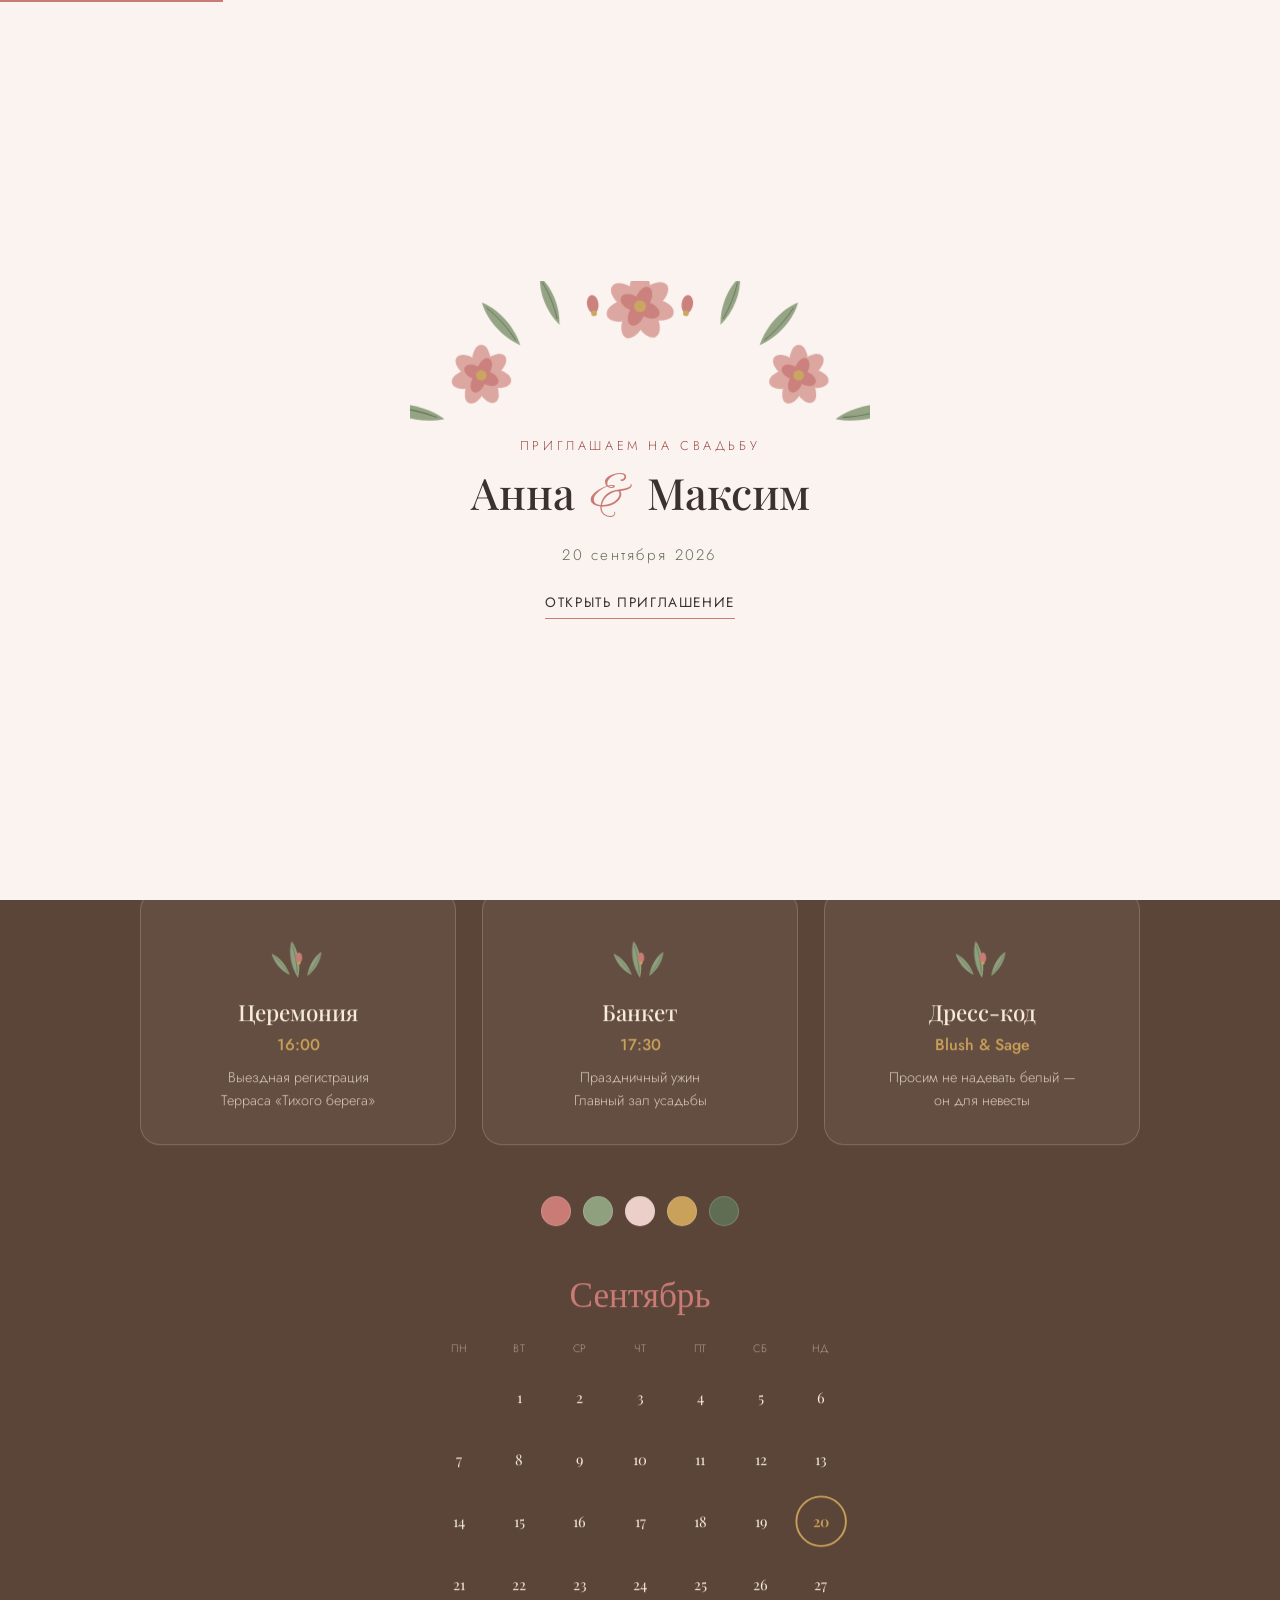
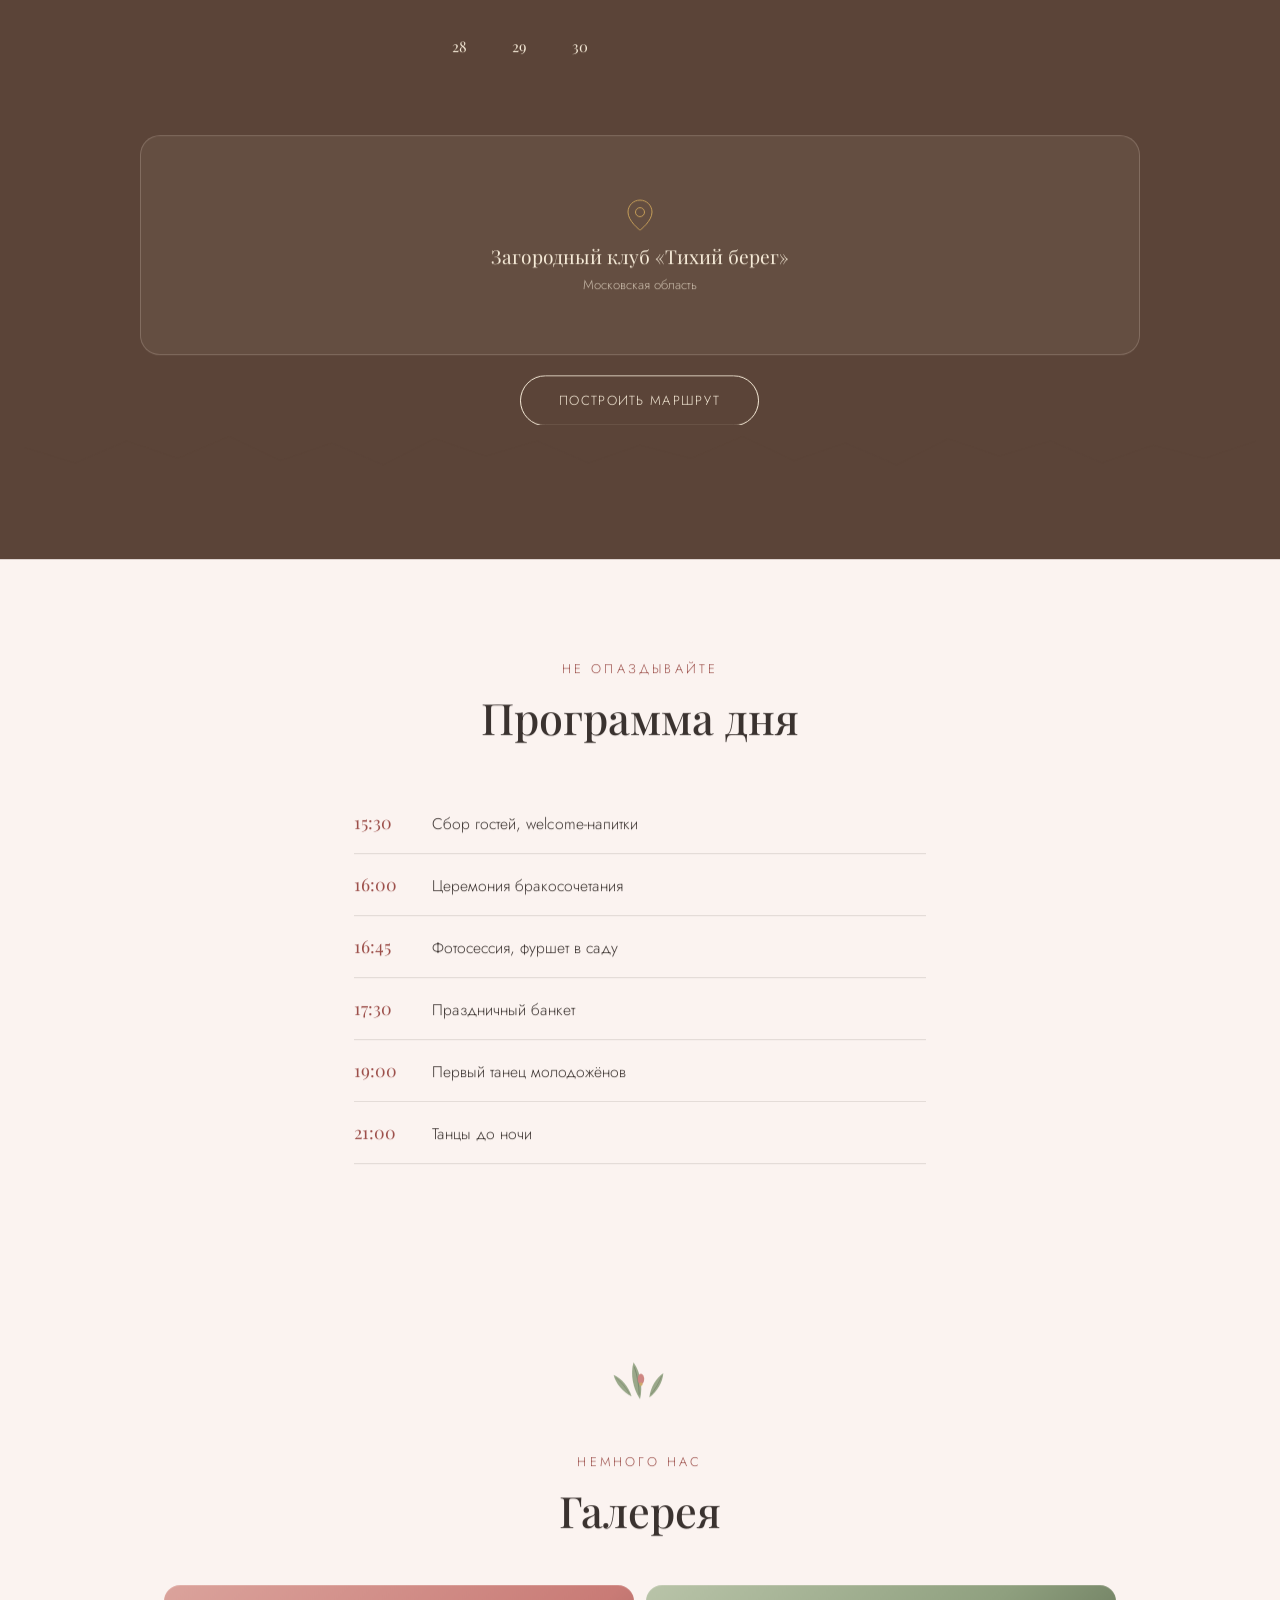
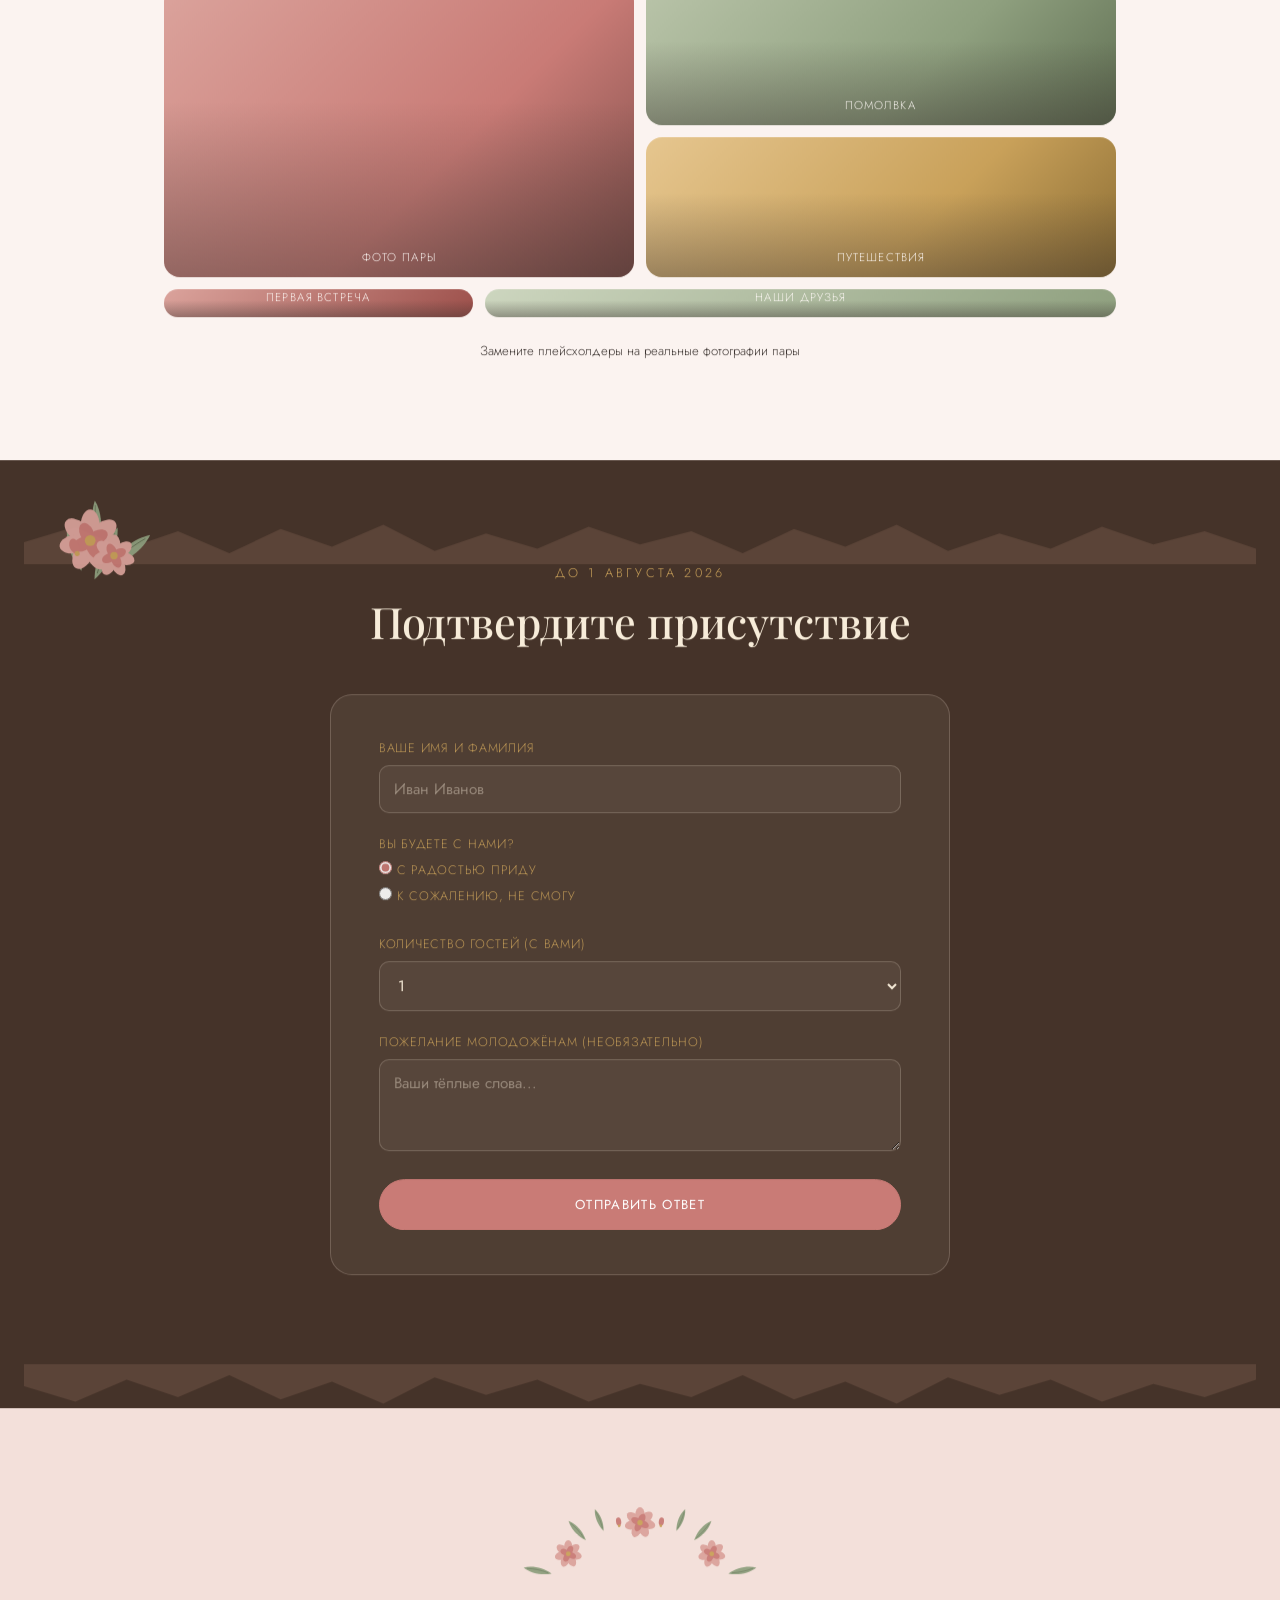
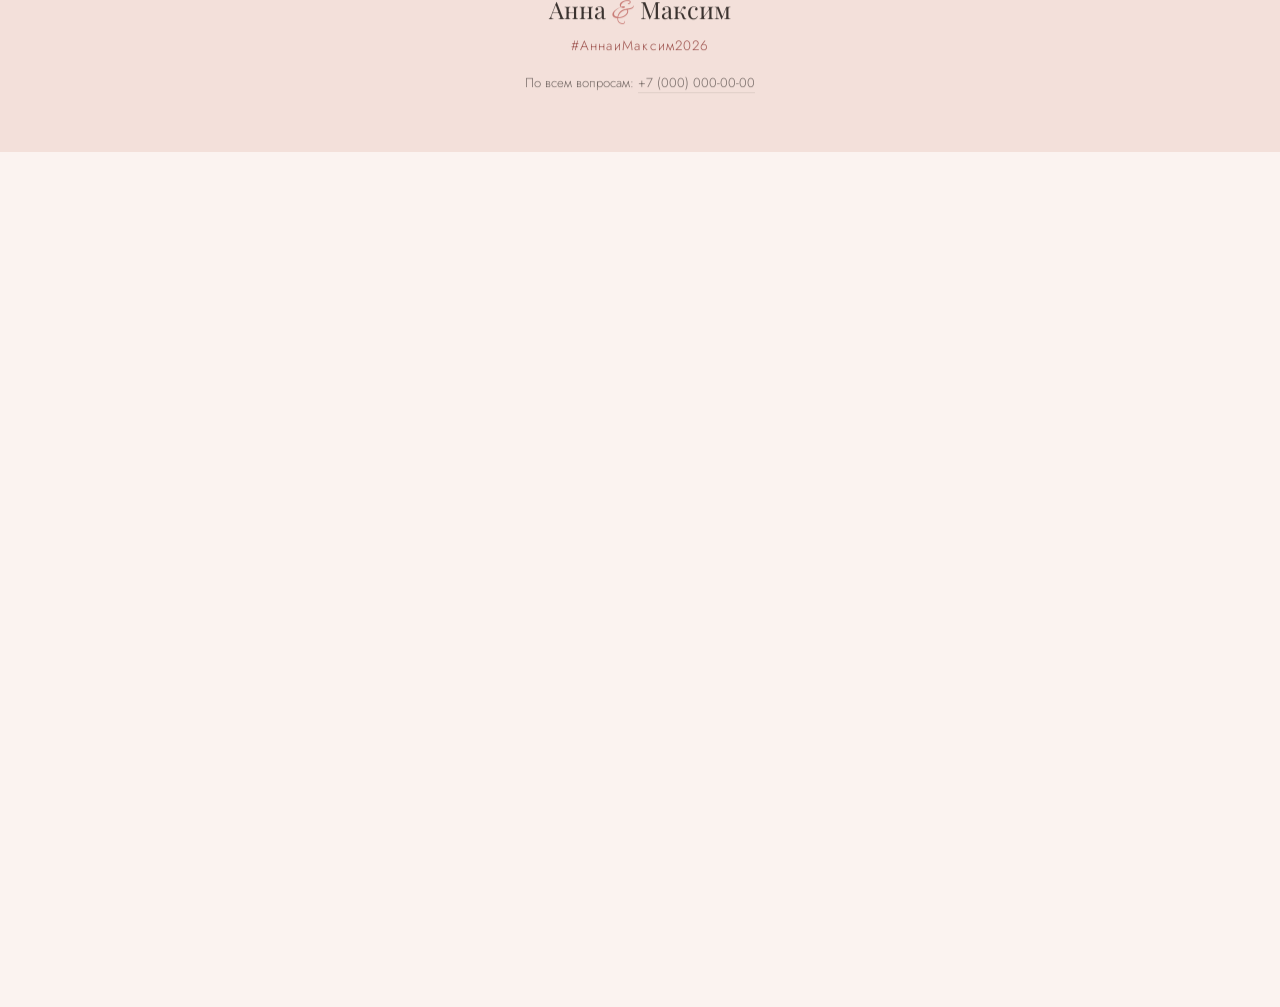
==== index.html @ a4f3d686 "Rework motion system to a premium-tier feel Replace the basic fade/translateY interactions with the " ====
<!DOCTYPE html>
<html lang="ru">
<head>
<meta charset="UTF-8">
<meta name="viewport" content="width=device-width, initial-scale=1.0">
<title>Анна & Максим — 20 сентября 2026</title>
<meta name="description" content="Свадьба Анны и Максима, 20 сентября 2026">
<link rel="preconnect" href="https://fonts.googleapis.com">
<link rel="preconnect" href="https://fonts.gstatic.com" crossorigin>
<link href="https://fonts.googleapis.com/css2?family=Alex+Brush&family=Cormorant+Garamond:ital,wght@0,400;0,500;1,500&family=Playfair+Display:ital,wght@0,400;0,500;0,600;1,500;1,600&family=Jost:wght@300;400;500&display=swap" rel="stylesheet">
<link rel="stylesheet" href="assets/css/style.css">
</head>
<body>

<!-- ===== ФЛОРИСТИЧЕСКИЕ SVG-КОМПОНЕНТЫ (переиспользуемые) ===== -->
<svg width="0" height="0" style="position:absolute" aria-hidden="true">
<defs>
  <g id="leaf">
    <path d="M0 0 C 7 -16 7 -36 0 -50 C -7 -36 -7 -16 0 0 Z" fill="#8fa07f"/>
    <path d="M0 -6 C 2 -18 2 -32 0 -44" stroke="#5f6e52" stroke-width="0.8" fill="none"/>
  </g>
  <g id="bloom">
    <ellipse cx="0" cy="-11" rx="7" ry="12" fill="#dba39c" transform="rotate(0)"/>
    <ellipse cx="0" cy="-11" rx="7" ry="12" fill="#dba39c" transform="rotate(51)"/>
    <ellipse cx="0" cy="-11" rx="7" ry="12" fill="#dba39c" transform="rotate(102)"/>
    <ellipse cx="0" cy="-11" rx="7" ry="12" fill="#dba39c" transform="rotate(153)"/>
    <ellipse cx="0" cy="-11" rx="7" ry="12" fill="#dba39c" transform="rotate(204)"/>
    <ellipse cx="0" cy="-11" rx="7" ry="12" fill="#dba39c" transform="rotate(255)"/>
    <ellipse cx="0" cy="-11" rx="7" ry="12" fill="#dba39c" transform="rotate(306)"/>
    <ellipse cx="0" cy="-6" rx="5" ry="8" fill="#c97b76" transform="rotate(25)"/>
    <ellipse cx="0" cy="-6" rx="5" ry="8" fill="#c97b76" transform="rotate(115)"/>
    <ellipse cx="0" cy="-6" rx="5" ry="8" fill="#c97b76" transform="rotate(205)"/>
    <ellipse cx="0" cy="-6" rx="5" ry="8" fill="#c97b76" transform="rotate(295)"/>
    <circle r="4" fill="#c9a15a"/>
  </g>
  <g id="bud">
    <ellipse cx="0" cy="-8" rx="5" ry="8" fill="#c97b76"/>
    <circle r="2.6" fill="#c9a15a"/>
  </g>
  <g id="spray">
    <use href="#leaf" transform="translate(2,4) rotate(-24) scale(1.05)"/>
    <use href="#leaf" transform="translate(14,-4) rotate(18) scale(0.85)"/>
    <use href="#leaf" transform="translate(-12,-8) rotate(-52) scale(0.95)"/>
    <use href="#leaf" transform="translate(-2,-34) rotate(6) scale(0.7)"/>
    <use href="#bloom" transform="translate(6,-32) scale(1.25)"/>
    <use href="#bloom" transform="translate(-16,-18) scale(0.85)"/>
    <use href="#bud" transform="translate(18,-20) rotate(20) scale(0.9)"/>
  </g>
  <g id="wreath">
    <use href="#leaf" transform="rotate(0) translate(0,-72) scale(1)"/>
    <use href="#leaf" transform="rotate(30) translate(0,-72) scale(0.9)"/>
    <use href="#bloom" transform="rotate(60) translate(0,-72) scale(1)"/>
    <use href="#leaf" transform="rotate(90) translate(0,-72) scale(0.95)"/>
    <use href="#leaf" transform="rotate(120) translate(0,-72) scale(0.85)"/>
    <use href="#bloom" transform="rotate(150) translate(0,-72) scale(0.95)"/>
    <use href="#leaf" transform="rotate(180) translate(0,-72) scale(1)"/>
    <use href="#leaf" transform="rotate(210) translate(0,-72) scale(0.9)"/>
    <use href="#bloom" transform="rotate(240) translate(0,-72) scale(1)"/>
    <use href="#leaf" transform="rotate(270) translate(0,-72) scale(0.95)"/>
    <use href="#leaf" transform="rotate(300) translate(0,-72) scale(0.85)"/>
    <use href="#bloom" transform="rotate(330) translate(0,-72) scale(0.95)"/>
  </g>
  <g id="arch">
    <use href="#leaf" transform="translate(-170,20) rotate(-78) scale(1.1)"/>
    <use href="#bloom" transform="translate(-138,-18) scale(1.15)"/>
    <use href="#leaf" transform="translate(-104,-44) rotate(-42) scale(1)"/>
    <use href="#leaf" transform="translate(-70,-62) rotate(-22) scale(0.9)"/>
    <use href="#bud" transform="translate(-40,-72) rotate(-8) scale(1)"/>
    <use href="#bloom" transform="translate(0,-78) scale(1.3)"/>
    <use href="#bud" transform="translate(40,-72) rotate(8) scale(1)"/>
    <use href="#leaf" transform="translate(70,-62) rotate(22) scale(0.9)"/>
    <use href="#leaf" transform="translate(104,-44) rotate(42) scale(1)"/>
    <use href="#bloom" transform="translate(138,-18) scale(1.15)"/>
    <use href="#leaf" transform="translate(170,20) rotate(78) scale(1.1)"/>
  </g>
  <g id="sprig">
    <use href="#leaf" transform="translate(0,0) rotate(-10) scale(0.8)"/>
    <use href="#leaf" transform="translate(10,-2) rotate(30) scale(0.6)"/>
    <use href="#leaf" transform="translate(-9,-3) rotate(-40) scale(0.6)"/>
    <use href="#bud" transform="translate(1,-16) scale(0.7)"/>
  </g>
</defs>
</svg>

<div class="progress" id="progress"></div>

<audio id="bgMusic" loop preload="none">
  <!-- Подставьте аудиофайл: <source src="assets/audio/ambient.mp3" type="audio/mpeg"> -->
</audio>
<button class="sound-toggle" id="soundToggle" aria-label="Включить музыку" aria-pressed="false">
  <svg class="icon-on" viewBox="0 0 24 24" width="18" height="18"><path d="M4 9v6h4l5 5V4L8 9H4Z" fill="currentColor"/><path d="M16 8a5 5 0 0 1 0 8M18.5 5.5a9 9 0 0 1 0 13" stroke="currentColor" stroke-width="1.4" fill="none" stroke-linecap="round"/></svg>
  <svg class="icon-off" viewBox="0 0 24 24" width="18" height="18"><path d="M4 9v6h4l5 5V4L8 9H4Z" fill="currentColor"/><path d="M15 9l6 6M21 9l-6 6" stroke="currentColor" stroke-width="1.4" stroke-linecap="round"/></svg>
</button>

<!-- ===== INTRO ===== -->
<div class="intro" id="intro">
  <svg class="intro__wreath floral--float" viewBox="-200 -100 400 130" aria-hidden="true"><use href="#arch"/></svg>
  <p class="intro__eyebrow">Приглашаем на свадьбу</p>
  <h1 class="intro__mark"><span class="word">Анна</span> <span class="word word--amp">&amp;</span> <span class="word">Максим</span></h1>
  <p class="intro__date">20 сентября 2026</p>
  <button class="intro__enter" id="introEnter"><span>Открыть приглашение</span></button>
</div>

<!-- ===== NAV ===== -->
<header class="nav" id="nav">
  <a href="#hero" class="nav__logo">Анна <em>&amp;</em> Максим</a>
  <nav class="nav__links">
    <a href="#story">История</a>
    <a href="#details">Детали</a>
    <a href="#gallery">Галерея</a>
    <a href="#timeline">День</a>
    <a href="#rsvp" class="nav__cta">RSVP</a>
  </nav>
  <button class="nav__burger" id="navBurger" aria-label="Меню">
    <span></span><span></span>
  </button>
</header>

<div class="nav-mobile" id="navMobile">
  <a href="#hero">Начало</a>
  <a href="#story">История</a>
  <a href="#details">Детали</a>
  <a href="#gallery">Галерея</a>
  <a href="#timeline">День</a>
  <a href="#rsvp">RSVP</a>
</div>

<div id="smoothWrapper">
<main>

  <!-- ===== HERO ===== -->
  <section class="hero" id="hero">
    <svg class="floral floral--hero-tl floral--float" viewBox="-40 -60 120 120" aria-hidden="true" data-parallax="0.12"><use href="#spray"/></svg>
    <svg class="floral floral--hero-br floral--float" viewBox="-40 -60 120 120" aria-hidden="true" data-parallax="-0.1"><use href="#spray"/></svg>

    <div class="hero__frame reveal" data-parallax="0.06">
      <video class="hero__video" autoplay muted loop playsinline aria-hidden="true">
        <!-- Подставьте видеофайл: <source src="assets/video/hero.mp4" type="video/mp4"> -->
      </video>
      <div class="hero__scrim"></div>
      <span class="hero__video-tag">видео пары · плейсхолдер</span>
      <span class="curtain" aria-hidden="true"></span>
    </div>

    <p class="hero__eyebrow reveal">Мы женимся</p>
    <h1 class="hero__title reveal"><span class="word">Анна</span> <em class="word">&amp;</em> <span class="word">Максим</span></h1>
    <p class="hero__date reveal">20 сентября 2026 · воскресенье</p>
    <p class="hero__venue reveal">Загородный клуб «Тихий берег», Подмосковье</p>

    <div class="countdown reveal" id="countdown" aria-live="polite">
      <div class="countdown__item"><span class="countdown__num" id="cdDays">00</span><span class="countdown__label">дней</span></div>
      <div class="countdown__item"><span class="countdown__num" id="cdHours">00</span><span class="countdown__label">часов</span></div>
      <div class="countdown__item"><span class="countdown__num" id="cdMinutes">00</span><span class="countdown__label">минут</span></div>
      <div class="countdown__item"><span class="countdown__num" id="cdSeconds">00</span><span class="countdown__label">секунд</span></div>
    </div>
    <a href="#story" class="hero__scroll" aria-label="Пролистать вниз"><span></span></a>
  </section>

  <!-- ===== MARQUEE ===== -->
  <div class="marquee" aria-hidden="true">
    <div class="marquee__track">
      <span>20 сентября 2026</span><span>Анна &amp; Максим</span><span>Тихий берег, Подмосковье</span><span>#АннаиМаксим2026</span>
      <span>20 сентября 2026</span><span>Анна &amp; Максим</span><span>Тихий берег, Подмосковье</span><span>#АннаиМаксим2026</span>
    </div>
  </div>

  <!-- ===== НАША ИСТОРИЯ ===== -->
  <section class="story" id="story">
    <svg class="floral floral--divider floral--float" viewBox="-60 -60 120 120" aria-hidden="true"><use href="#sprig" transform="scale(1.6)"/></svg>
    <p class="section-eyebrow reveal">Наша история</p>
    <h2 class="section-title reveal">Путь к «да»</h2>
    <p class="story__text reveal">
      Пять лет назад случайная встреча на осеннем концерте изменила всё.
      С тех пор — сотни городов, тысячи чашек кофе и одна большая мечта.
      20 сентября мы наконец скажем друг другу главное «да» —
      и будем невероятно счастливы разделить этот день с вами.
    </p>
  </section>

  <!-- ===== ДЕТАЛИ СОБЫТИЯ ===== -->
  <section class="details details--mocha" id="details">
    <div class="torn torn--top" aria-hidden="true"><svg viewBox="0 0 1200 40" preserveAspectRatio="none"><path d="M0,20 L50,6 L100,26 L150,10 L200,30 L250,8 L300,24 L350,4 L400,28 L450,12 L500,26 L550,6 L600,22 L650,10 L700,30 L750,8 L800,24 L850,4 L900,28 L950,12 L1000,26 L1050,6 L1100,22 L1150,10 L1200,26 L1200,40 L0,40 Z" fill="currentColor"/></svg></div>

    <p class="section-eyebrow section-eyebrow--light reveal">20 сентября 2026</p>
    <h2 class="section-title section-title--light reveal">Детали дня</h2>

    <div class="details__grid">
      <article class="detail-card reveal" data-tilt>
        <svg class="detail-card__floral" viewBox="-30 -50 60 60" aria-hidden="true"><use href="#sprig" transform="scale(1.1)"/></svg>
        <h3>Церемония</h3>
        <p class="detail-card__time">16:00</p>
        <p>Выездная регистрация<br>Терраса «Тихого берега»</p>
      </article>

      <article class="detail-card reveal" data-tilt>
        <svg class="detail-card__floral" viewBox="-30 -50 60 60" aria-hidden="true"><use href="#sprig" transform="scale(1.1)"/></svg>
        <h3>Банкет</h3>
        <p class="detail-card__time">17:30</p>
        <p>Праздничный ужин<br>Главный зал усадьбы</p>
      </article>

      <article class="detail-card reveal" data-tilt>
        <svg class="detail-card__floral" viewBox="-30 -50 60 60" aria-hidden="true"><use href="#sprig" transform="scale(1.1)"/></svg>
        <h3>Дресс-код</h3>
        <p class="detail-card__time">Blush &amp; Sage</p>
        <p>Просим не надевать белый —<br>он для невесты</p>
      </article>
    </div>

    <div class="palette reveal" aria-hidden="true">
      <span style="--c:#c97b76"></span>
      <span style="--c:#8fa07f"></span>
      <span style="--c:#eccfc9"></span>
      <span style="--c:#c9a15a"></span>
      <span style="--c:#5f6e52"></span>
    </div>

    <div class="calendar reveal">
      <p class="calendar__month">Сентябрь</p>
      <div class="calendar__grid">
        <span class="calendar__dow">Пн</span><span class="calendar__dow">Вт</span><span class="calendar__dow">Ср</span><span class="calendar__dow">Чт</span><span class="calendar__dow">Пт</span><span class="calendar__dow">Сб</span><span class="calendar__dow">Нд</span>
        <span></span><span>1</span><span>2</span><span>3</span><span>4</span><span>5</span><span>6</span>
        <span>7</span><span>8</span><span>9</span><span>10</span><span>11</span><span>12</span><span>13</span>
        <span>14</span><span>15</span><span>16</span><span>17</span><span>18</span><span>19</span>
        <span class="calendar__day--active">20<svg viewBox="0 0 40 40" aria-hidden="true"><circle cx="20" cy="20" r="17" fill="none" stroke="currentColor" stroke-width="1.3"/></svg></span>
        <span>21</span><span>22</span><span>23</span><span>24</span><span>25</span><span>26</span>
        <span>27</span><span>28</span><span>29</span><span>30</span>
      </div>
    </div>

    <div class="map reveal">
      <div class="map__card">
        <svg class="map__pin" viewBox="0 0 48 48" aria-hidden="true">
          <path d="M24 4 C33 4 40 11 40 20 C40 32 24 44 24 44 C24 44 8 32 8 20 C8 11 15 4 24 4 Z" fill="none" stroke="currentColor" stroke-width="1.3"/>
          <circle cx="24" cy="20" r="6" fill="none" stroke="currentColor" stroke-width="1.3"/>
        </svg>
        <p class="map__venue">Загородный клуб «Тихий берег»</p>
        <p class="map__address">Московская область</p>
      </div>
      <a class="btn btn--line btn--line-light" href="https://maps.google.com/?q=Подмосковье" target="_blank" rel="noopener">Построить маршрут</a>
    </div>

    <div class="torn torn--bottom" aria-hidden="true"><svg viewBox="0 0 1200 40" preserveAspectRatio="none"><path d="M0,20 L50,6 L100,26 L150,10 L200,30 L250,8 L300,24 L350,4 L400,28 L450,12 L500,26 L550,6 L600,22 L650,10 L700,30 L750,8 L800,24 L850,4 L900,28 L950,12 L1000,26 L1050,6 L1100,22 L1150,10 L1200,26 L1200,40 L0,40 Z" fill="currentColor"/></svg></div>
  </section>

  <!-- ===== ПРОГРАММА ДНЯ ===== -->
  <section class="timeline" id="timeline">
    <p class="section-eyebrow reveal">Не опаздывайте</p>
    <h2 class="section-title reveal">Программа дня</h2>

    <ol class="timeline__list">
      <li class="timeline__item reveal"><span class="timeline__time">15:30</span><span class="timeline__text">Сбор гостей, welcome-напитки</span></li>
      <li class="timeline__item reveal"><span class="timeline__time">16:00</span><span class="timeline__text">Церемония бракосочетания</span></li>
      <li class="timeline__item reveal"><span class="timeline__time">16:45</span><span class="timeline__text">Фотосессия, фуршет в саду</span></li>
      <li class="timeline__item reveal"><span class="timeline__time">17:30</span><span class="timeline__text">Праздничный банкет</span></li>
      <li class="timeline__item reveal"><span class="timeline__time">19:00</span><span class="timeline__text">Первый танец молодожёнов</span></li>
      <li class="timeline__item reveal"><span class="timeline__time">21:00</span><span class="timeline__text">Танцы до ночи</span></li>
    </ol>
  </section>

  <!-- ===== ГАЛЕРЕЯ ===== -->
  <section class="gallery" id="gallery">
    <svg class="floral floral--divider floral--float" viewBox="-60 -60 120 120" aria-hidden="true"><use href="#sprig" transform="scale(1.6)"/></svg>
    <p class="section-eyebrow reveal">Немного нас</p>
    <h2 class="section-title reveal">Галерея</h2>
    <div class="gallery__grid">
      <div class="gallery__tile gallery__tile--a reveal"><span>фото пары</span><span class="curtain" aria-hidden="true"></span></div>
      <div class="gallery__tile gallery__tile--b reveal"><span>помолвка</span><span class="curtain" aria-hidden="true"></span></div>
      <div class="gallery__tile gallery__tile--c reveal"><span>путешествия</span><span class="curtain" aria-hidden="true"></span></div>
      <div class="gallery__tile gallery__tile--d reveal"><span>первая встреча</span><span class="curtain" aria-hidden="true"></span></div>
      <div class="gallery__tile gallery__tile--e reveal"><span>наши друзья</span><span class="curtain" aria-hidden="true"></span></div>
    </div>
    <p class="gallery__hint reveal">Замените плейсхолдеры на реальные фотографии пары</p>
  </section>

  <!-- ===== RSVP ===== -->
  <section class="rsvp rsvp--mocha" id="rsvp">
    <div class="torn torn--top" aria-hidden="true"><svg viewBox="0 0 1200 40" preserveAspectRatio="none"><path d="M0,20 L50,6 L100,26 L150,10 L200,30 L250,8 L300,24 L350,4 L400,28 L450,12 L500,26 L550,6 L600,22 L650,10 L700,30 L750,8 L800,24 L850,4 L900,28 L950,12 L1000,26 L1050,6 L1100,22 L1150,10 L1200,26 L1200,40 L0,40 Z" fill="currentColor"/></svg></div>
    <svg class="floral floral--rsvp-tl floral--float" viewBox="-40 -60 120 120" aria-hidden="true"><use href="#spray"/></svg>
    <p class="section-eyebrow section-eyebrow--light reveal">До 1 августа 2026</p>
    <h2 class="section-title section-title--light reveal">Подтвердите присутствие</h2>

    <form class="rsvp__form reveal" id="rsvpForm" novalidate>
      <div class="field">
        <label for="guestName">Ваше имя и фамилия</label>
        <input type="text" id="guestName" name="guestName" required placeholder="Иван Иванов">
      </div>

      <fieldset class="field field--radio">
        <legend>Вы будете с нами?</legend>
        <label class="radio"><input type="radio" name="attending" value="yes" checked> С радостью приду</label>
        <label class="radio"><input type="radio" name="attending" value="no"> К сожалению, не смогу</label>
      </fieldset>

      <div class="field">
        <label for="guestCount">Количество гостей (с вами)</label>
        <select id="guestCount" name="guestCount">
          <option value="1">1</option>
          <option value="2">2</option>
          <option value="3">3</option>
          <option value="4">4</option>
        </select>
      </div>

      <div class="field">
        <label for="guestMessage">Пожелание молодожёнам (необязательно)</label>
        <textarea id="guestMessage" name="guestMessage" rows="3" placeholder="Ваши тёплые слова..."></textarea>
      </div>

      <button type="submit" class="btn btn--solid">Отправить ответ</button>
      <p class="rsvp__success" id="rsvpSuccess" role="status">Спасибо! Ваш ответ получен — мы очень ждём встречи с вами 💛</p>
    </form>

    <div class="torn torn--bottom" aria-hidden="true"><svg viewBox="0 0 1200 40" preserveAspectRatio="none"><path d="M0,20 L50,6 L100,26 L150,10 L200,30 L250,8 L300,24 L350,4 L400,28 L450,12 L500,26 L550,6 L600,22 L650,10 L700,30 L750,8 L800,24 L850,4 L900,28 L950,12 L1000,26 L1050,6 L1100,22 L1150,10 L1200,26 L1200,40 L0,40 Z" fill="currentColor"/></svg></div>
  </section>

</main>

<!-- ===== FOOTER ===== -->
<footer class="footer">
  <svg class="floral floral--footer floral--float" viewBox="-200 -100 400 130" aria-hidden="true"><use href="#arch" transform="scale(0.8)"/></svg>
  <p class="footer__names">Анна <em>&amp;</em> Максим</p>
  <p class="footer__hashtag">#АннаиМаксим2026</p>
  <p class="footer__contacts">По всем вопросам: <a href="tel:+70000000000">+7 (000) 000-00-00</a></p>
</footer>
</div>

<div class="cursor-dot" id="cursorDot"></div>
<div class="cursor-ring" id="cursorRing"></div>

<script src="assets/js/main.js"></script>
</body>
</html>
---- assets/css/style.css ----
/* ============ ПЕРЕМЕННЫЕ ============ */
:root {
  --blush: #fbf3f0;
  --blush-mid: #f3e0da;
  --rose: #c97b76;
  --rose-deep: #9c4f4a;
  --sage: #8fa07f;
  --sage-deep: #5f6e52;
  --gold: #c9a15a;
  --ink: #3a322f;
  --paper: #fffaf6;
  --line: rgba(58, 50, 47, 0.14);
  --mocha: #5b4438;
  --mocha-deep: #453329;
  --cream: #f7ecd9;
  --line-mocha: rgba(247, 236, 217, 0.2);
  --font-display: 'Playfair Display', serif;
  --font-script: 'Alex Brush', cursive;
  --font-accent: 'Cormorant Garamond', serif;
  --font-sans: 'Jost', sans-serif;
  --ease: cubic-bezier(.16, 1, .3, 1);
  --ease-spring: cubic-bezier(.34, 1.56, .64, 1);
}

* { box-sizing: border-box; margin: 0; padding: 0; }
html { scroll-behavior: auto; }
body {
  background: var(--blush);
  color: var(--ink);
  font-family: var(--font-sans);
  font-weight: 300;
  overflow-x: hidden;
  cursor: default;
}
img, svg { display: block; max-width: 100%; }
a { color: inherit; text-decoration: none; }
h1, h2, h3 { font-family: var(--font-display); font-weight: 500; }
em { font-family: var(--font-script); font-style: normal; color: var(--rose); font-weight: 400; }

/* ============ ПЛАВНЫЙ СКРОЛЛ ============ */
#smoothWrapper {
  position: fixed;
  top: 0; left: 0;
  width: 100%;
  will-change: transform;
}
@media (prefers-reduced-motion: reduce) {
  #smoothWrapper { position: static; transform: none !important; }
  html { scroll-behavior: smooth; }
}

/* ============ КАСТОМНЫЙ КУРСОР ============ */
.cursor-dot, .cursor-ring {
  position: fixed;
  top: 0; left: 0;
  border-radius: 50%;
  pointer-events: none;
  z-index: 998;
  transform: translate3d(-50%, -50%, 0);
}
.cursor-dot { width: 6px; height: 6px; background: var(--rose); opacity: 0; transition: opacity .3s; }
.cursor-ring {
  width: 34px; height: 34px;
  border: 1px solid var(--rose);
  opacity: 0;
  transition: width .3s var(--ease), height .3s var(--ease), opacity .3s var(--ease), border-color .3s var(--ease), background .3s var(--ease);
}
.cursor-dot.is-active { opacity: 1; }
.cursor-ring.is-active { opacity: 0.6; }
.cursor-ring.is-active.is-hover { opacity: 1; }
.cursor-ring.is-hover { width: 56px; height: 56px; background: rgba(201, 123, 118, 0.1); opacity: 1; }
@media (hover: none), (pointer: coarse) {
  .cursor-dot, .cursor-ring { display: none; }
}

/* ============ ПРОГРЕСС ============ */
.progress { position: fixed; top: 0; left: 0; height: 2px; width: 0%; background: var(--rose); z-index: 999; transition: width .1s linear; }

/* ============ КНОПКИ ============ */
.btn {
  display: inline-block;
  padding: 15px 38px;
  border: 1px solid var(--ink);
  border-radius: 999px;
  background: transparent;
  color: var(--ink);
  font-family: var(--font-sans);
  font-size: 0.82rem;
  letter-spacing: 0.1em;
  text-transform: uppercase;
  cursor: pointer;
  transition: background .4s var(--ease), color .4s var(--ease), transform .35s var(--ease-spring);
  will-change: transform;
}
.btn--solid { background: var(--rose); border-color: var(--rose); color: #fff; width: 100%; text-align: center; }
.btn--solid:hover { background: var(--rose-deep); border-color: var(--rose-deep); }
.btn--line:hover { background: var(--ink); color: var(--paper); }
.btn--line-light { border-color: var(--cream); color: var(--cream); }
.btn--line-light:hover { background: var(--cream); color: var(--mocha-deep); }

/* ============ ЗВУК ============ */
.sound-toggle {
  position: fixed;
  right: 20px;
  bottom: 20px;
  z-index: 92;
  width: 46px; height: 46px;
  border-radius: 50%;
  border: 1px solid var(--line);
  background: rgba(255, 250, 246, 0.85);
  backdrop-filter: blur(6px);
  color: var(--ink);
  display: flex;
  align-items: center;
  justify-content: center;
  cursor: pointer;
  transition: transform .3s var(--ease), background .3s;
}
.sound-toggle:hover { transform: scale(1.08); }
.sound-toggle .icon-off { display: block; }
.sound-toggle .icon-on { display: none; }
.sound-toggle.is-playing .icon-off { display: none; }
.sound-toggle.is-playing .icon-on { display: block; }

/* ============ ФЛОРИСТИКА ============ */
.floral { position: absolute; pointer-events: none; overflow: visible; }
.floral--hero-tl { top: 64px; left: 0; width: clamp(120px, 16vw, 220px); transform: scale(-1, 1) translateY(var(--parallax-y, 0px)); opacity: 0.95; }
.floral--hero-br { bottom: 0; right: 0; width: clamp(120px, 16vw, 220px); transform: rotate(180deg) translateY(var(--parallax-y, 0px)); opacity: 0.95; }
.floral--hero-tl use, .floral--hero-br use {
  opacity: 0; transform: scale(0.3); transform-box: fill-box; transform-origin: center;
}
body.site-entered .floral--hero-tl use, body.site-entered .floral--hero-br use {
  animation: bloomIn .6s var(--ease-spring) forwards;
}
.floral--hero-tl use:nth-child(1), .floral--hero-br use:nth-child(1) { animation-delay: .1s; }
.floral--hero-tl use:nth-child(2), .floral--hero-br use:nth-child(2) { animation-delay: .18s; }
.floral--hero-tl use:nth-child(3), .floral--hero-br use:nth-child(3) { animation-delay: .26s; }
.floral--hero-tl use:nth-child(4), .floral--hero-br use:nth-child(4) { animation-delay: .34s; }
.floral--hero-tl use:nth-child(5), .floral--hero-br use:nth-child(5) { animation-delay: .42s; }
.floral--hero-tl use:nth-child(6), .floral--hero-br use:nth-child(6) { animation-delay: .5s; }
.floral--hero-tl use:nth-child(7), .floral--hero-br use:nth-child(7) { animation-delay: .58s; }
.floral--divider { position: relative; width: 70px; margin: 0 auto 18px; opacity: 0.9; }
.floral--rsvp-tl { top: 50px; left: 10px; width: 130px; opacity: 0.9; transform: scale(-1,1); }
.floral--footer { position: relative; width: 260px; margin: 0 auto 10px; opacity: 0.95; }
.detail-card__floral { width: 56px; margin: 0 auto 10px; }
.detail-card__floral use { opacity: 0; transform: scale(0.3); transform-box: fill-box; transform-origin: center; }
.detail-card.is-visible .detail-card__floral use { animation: bloomIn .5s var(--ease-spring) forwards; }
.detail-card__floral use:nth-child(1) { animation-delay: .2s; }
.detail-card__floral use:nth-child(2) { animation-delay: .28s; }
.detail-card__floral use:nth-child(3) { animation-delay: .36s; }
.detail-card__floral use:nth-child(4) { animation-delay: .44s; }

.floral--float { animation: floatY 6s ease-in-out infinite; }
.floral--hero-br.floral--float { animation-delay: -3s; }
.floral--rsvp-tl.floral--float { animation-delay: -1.5s; }
@keyframes floatY {
  0%, 100% { translate: 0 0; }
  50% { translate: 0 -10px; }
}
@media (prefers-reduced-motion: reduce) {
  .floral--float { animation: none; }
}

/* ============ РВАНАЯ БУМАГА ============ */
.torn { position: relative; width: 100%; height: 44px; line-height: 0; color: var(--mocha); }
.torn svg { width: 100%; height: 100%; display: block; }
.torn--top { margin-bottom: -1px; }
.torn--bottom { margin-top: -1px; transform: scaleY(-1); }

/* ============ INTRO ============ */
.intro {
  position: fixed;
  inset: 0;
  z-index: 200;
  background: var(--blush);
  display: flex;
  flex-direction: column;
  align-items: center;
  justify-content: center;
  text-align: center;
  transition: opacity .9s var(--ease), visibility .9s var(--ease);
}
.intro.is-hidden { opacity: 0; visibility: hidden; pointer-events: none; }
.intro__wreath { width: min(460px, 88vw); margin-bottom: 6px; opacity: 0.95; }
.intro__wreath use {
  opacity: 0;
  transform: scale(0.3);
  transform-box: fill-box;
  transform-origin: center;
  animation: bloomIn .6s var(--ease-spring) forwards;
}
.intro__wreath use:nth-child(1) { animation-delay: .05s; }
.intro__wreath use:nth-child(2) { animation-delay: .1s; }
.intro__wreath use:nth-child(3) { animation-delay: .15s; }
.intro__wreath use:nth-child(4) { animation-delay: .2s; }
.intro__wreath use:nth-child(5) { animation-delay: .25s; }
.intro__wreath use:nth-child(6) { animation-delay: .3s; }
.intro__wreath use:nth-child(7) { animation-delay: .35s; }
.intro__wreath use:nth-child(8) { animation-delay: .4s; }
.intro__wreath use:nth-child(9) { animation-delay: .45s; }
.intro__wreath use:nth-child(10) { animation-delay: .5s; }
.intro__wreath use:nth-child(11) { animation-delay: .55s; }
@keyframes bloomIn { to { opacity: 1; transform: scale(1); } }
.intro__eyebrow { font-size: 0.8rem; letter-spacing: 0.28em; text-transform: uppercase; color: var(--rose-deep); margin-bottom: 8px; }
.intro__mark { font-size: clamp(1.9rem, 6vw, 2.7rem); }
.intro__mark .word--amp { font-family: var(--font-script); color: var(--rose); font-size: 1.3em; padding: 0 4px; }
.intro__mark .word { display: inline-block; opacity: 0; animation: wordIn .8s var(--ease) forwards; }
.intro__mark .word:nth-child(1) { animation-delay: .3s; }
.intro__mark .word:nth-child(2) { animation-delay: .48s; }
.intro__mark .word:nth-child(3) { animation-delay: .64s; }
@keyframes wordIn { from { opacity: 0; transform: translateY(14px); } to { opacity: 1; transform: translateY(0); } }
.intro__date { font-size: 0.95rem; letter-spacing: 0.15em; color: var(--sage-deep); margin: 10px 0 26px; }
.intro__enter {
  background: none; border: none; cursor: pointer;
  font-family: var(--font-sans); font-size: 0.85rem; letter-spacing: 0.12em; text-transform: uppercase;
  color: var(--ink); padding-bottom: 6px; border-bottom: 1px solid var(--rose);
  transition: color .3s, transform .35s var(--ease-spring);
  will-change: transform;
}
.intro__enter:hover { color: var(--rose-deep); }

/* ============ NAV ============ */
.nav {
  position: fixed; top: 0; left: 0; right: 0; z-index: 90;
  display: flex; align-items: center; justify-content: space-between;
  padding: 18px clamp(20px, 5vw, 56px);
  background: rgba(251, 243, 240, 0.88);
  backdrop-filter: blur(6px);
  border-bottom: 1px solid var(--line);
  transition: transform .5s var(--ease);
}
.nav.is-hidden { transform: translateY(-100%); }
.nav__logo { font-family: var(--font-display); font-size: 1.1rem; }
.nav__logo em { font-size: 1.2em; }
.nav__links { display: flex; align-items: center; gap: clamp(16px, 3vw, 32px); }
.nav__links a { font-size: 0.78rem; letter-spacing: 0.08em; text-transform: uppercase; color: var(--ink); }
.nav__cta { border: 1px solid var(--rose); color: var(--rose-deep); border-radius: 999px; padding: 8px 18px; }
.nav__burger { display: none; }
@media (max-width: 780px) {
  .nav__links { display: none; }
  .nav__burger {
    display: flex; flex-direction: column; gap: 5px;
    background: none; border: none; cursor: pointer; padding: 6px;
  }
  .nav__burger span { width: 22px; height: 1px; background: var(--ink); transition: transform .3s var(--ease); }
  .nav__burger.is-open span:first-child { transform: translateY(3px) rotate(45deg); }
  .nav__burger.is-open span:last-child { transform: translateY(-3px) rotate(-45deg); }
}

.nav-mobile {
  position: fixed; inset: 0; z-index: 95;
  background: var(--blush);
  display: flex; flex-direction: column; align-items: center; justify-content: center; gap: 22px;
  transform: translateY(-100%);
  transition: transform .5s var(--ease);
}
.nav-mobile.is-open { transform: translateY(0); }
.nav-mobile a { font-family: var(--font-display); font-size: 1.9rem; color: var(--ink); }

/* ============ ОБЩИЕ ЗАГОЛОВКИ ============ */
.section-eyebrow { font-size: 0.8rem; letter-spacing: 0.25em; text-transform: uppercase; color: var(--rose-deep); margin-bottom: 10px; }
.section-eyebrow--light { color: var(--gold); }
.section-title { font-size: clamp(2rem, 5vw, 2.7rem); }
.section-title--light { color: var(--cream); }
.reveal { opacity: 0; transform: translateY(26px) scale(0.98); transition: opacity .9s var(--ease), transform .9s var(--ease); }
.reveal.is-visible { opacity: 1; transform: translateY(0) scale(1); }

/* ============ HERO ============ */
.hero {
  position: relative;
  min-height: 100vh;
  display: flex;
  flex-direction: column;
  align-items: center;
  justify-content: center;
  text-align: center;
  padding: 120px 24px 70px;
  overflow: hidden;
}
.hero__frame {
  position: relative;
  width: min(560px, 88vw);
  aspect-ratio: 16/10;
  border-radius: 6px;
  overflow: hidden;
  margin-bottom: 40px;
  background: linear-gradient(150deg, #e9c9c0, #c9a877 55%, #7c8a68);
  box-shadow: 0 30px 60px rgba(58,50,47,0.16);
}
.hero__frame.reveal,
.hero__frame.reveal.is-visible { transform: translateY(var(--parallax-y, 0px)); }
.hero__video { position: absolute; inset: 0; width: 100%; height: 100%; object-fit: cover; }
.hero__scrim { position: absolute; inset: 0; background: linear-gradient(180deg, rgba(58,50,47,0) 40%, rgba(58,50,47,0.35) 100%); }
.hero__video-tag {
  position: absolute; left: 14px; bottom: 12px;
  font-size: 0.65rem; letter-spacing: 0.08em; text-transform: uppercase;
  color: rgba(255,250,246,0.9);
}

/* ============ ШТОРКА-РЕВИЛ ============ */
.curtain {
  position: absolute;
  inset: 0;
  background: var(--blush);
  transform-origin: right center;
  transition: transform 1.1s var(--ease);
  transition-delay: .1s;
  z-index: 3;
}
.reveal.is-visible .curtain,
.gallery__tile.is-visible .curtain { transform: scaleX(0); }
.gallery__tile .curtain { background: var(--paper); }
.hero__eyebrow { font-size: 0.82rem; letter-spacing: 0.3em; text-transform: uppercase; color: var(--sage-deep); margin-bottom: 16px; }
.hero__title { font-size: clamp(2.6rem, 7vw, 4.6rem); line-height: 1.05; margin-bottom: 14px; }
.hero__title em { font-size: 1.15em; }
.hero__title .word {
  display: inline-block;
  opacity: 0;
  transform: translateY(22px);
  transition: opacity .7s var(--ease), transform .7s var(--ease);
}
.hero__title.is-visible .word { opacity: 1; transform: translateY(0); }
.hero__title.is-visible .word:nth-child(2) { transition-delay: .12s; }
.hero__title.is-visible .word:nth-child(3) { transition-delay: .24s; }
.hero__title.reveal { opacity: 1; transform: none; }
.hero__date { font-size: 1.05rem; letter-spacing: 0.1em; margin-bottom: 4px; }
.hero__venue { font-size: 0.95rem; color: var(--sage-deep); margin-bottom: 40px; }

.countdown { display: flex; gap: clamp(14px, 4vw, 32px); }
.countdown__item { display: flex; flex-direction: column; align-items: center; }
.countdown__num {
  font-family: var(--font-display); font-size: clamp(1.7rem, 4vw, 2.3rem); color: var(--rose-deep);
  display: inline-block; min-width: 1.2em;
}
.countdown__num.is-ticking { animation: digitRoll .5s var(--ease); }
@keyframes digitRoll {
  0% { transform: translateY(0); opacity: 1; }
  40% { transform: translateY(-40%); opacity: 0; }
  41% { transform: translateY(40%); }
  100% { transform: translateY(0); opacity: 1; }
}
.countdown__label { font-size: 0.64rem; letter-spacing: 0.14em; text-transform: uppercase; opacity: 0.6; margin-top: 6px; }

.hero__scroll { position: absolute; bottom: 26px; left: 50%; transform: translateX(-50%); }
.hero__scroll span {
  display: block; width: 1px; height: 40px; background: var(--line); position: relative; overflow: hidden;
}
.hero__scroll span::after { content: ''; position: absolute; top: -100%; left: 0; width: 100%; height: 100%; background: var(--rose); animation: scrollLine 2.2s infinite; }
@keyframes scrollLine { to { top: 100%; } }

/* ============ MARQUEE ============ */
.marquee { background: var(--blush-mid); overflow: hidden; padding: 16px 0; white-space: nowrap; }
.marquee__track { display: inline-flex; animation: marquee 26s linear infinite; }
.marquee__track span { font-family: var(--font-accent); font-style: italic; font-size: 1.15rem; padding: 0 28px; color: var(--rose-deep); position: relative; }
.marquee__track span::after { content: '❀'; position: absolute; right: -4px; font-size: 0.7rem; color: var(--sage); }
@keyframes marquee { from { transform: translateX(0); } to { transform: translateX(-50%); } }

/* ============ STORY ============ */
.story { max-width: 720px; margin: 0 auto; padding: 110px 24px; text-align: center; }
.story__text { font-family: var(--font-accent); font-size: clamp(1.1rem, 2.2vw, 1.35rem); line-height: 1.8; color: var(--ink); font-style: italic; }

/* ============ DETAILS ============ */
.details { max-width: 1000px; margin: 0 auto; padding: 60px 24px 0; text-align: center; }
.details--mocha {
  max-width: none;
  background: var(--mocha);
  color: var(--cream);
  padding-bottom: 90px;
}
.details--mocha > *:not(.torn) { max-width: 1000px; margin-left: auto; margin-right: auto; }
.details__grid { display: grid; grid-template-columns: repeat(3, 1fr); gap: 26px; margin: 50px auto; perspective: 1000px; }
@media (max-width: 700px) { .details__grid { grid-template-columns: 1fr; } }
.detail-card {
  background: rgba(247, 236, 217, 0.06);
  border: 1px solid var(--line-mocha);
  border-radius: 20px;
  padding: 40px 24px 32px;
  transition: transform .25s var(--ease), box-shadow .35s var(--ease), background .35s;
  will-change: transform;
}
.detail-card:hover { background: rgba(247, 236, 217, 0.1); box-shadow: 0 24px 50px rgba(0,0,0,0.25); }
.detail-card h3 { font-size: 1.4rem; margin-bottom: 6px; color: var(--cream); }
.detail-card__time { color: var(--gold); font-weight: 500; margin-bottom: 10px; }
.detail-card p:last-child { font-size: 0.9rem; opacity: 0.8; line-height: 1.6; }

.palette { display: flex; justify-content: center; gap: 12px; margin-bottom: 50px; }
.palette span { width: 30px; height: 30px; border-radius: 50%; background: var(--c); border: 1px solid var(--line-mocha); }

/* ============ КАЛЕНДАРЬ ============ */
.details--mocha .calendar { max-width: 420px; margin: 0 auto 60px; }
.calendar__month { font-family: var(--font-script); font-size: 2.2rem; color: var(--rose); margin-bottom: 18px; }
.calendar__grid {
  display: grid;
  grid-template-columns: repeat(7, 1fr);
  gap: 4px 2px;
}
.calendar__dow { font-size: 0.68rem; letter-spacing: 0.06em; text-transform: uppercase; opacity: 0.55; padding-bottom: 8px; }
.calendar__grid > span:not(.calendar__dow) {
  position: relative;
  font-family: var(--font-display);
  font-size: 0.92rem;
  aspect-ratio: 1;
  display: flex;
  align-items: center;
  justify-content: center;
}
.calendar__day--active { color: var(--gold); font-weight: 600; }
.calendar__day--active svg { position: absolute; inset: 0; width: 100%; height: 100%; color: var(--gold); }

.map { max-width: 560px; margin: 0 auto; display: flex; flex-direction: column; align-items: center; }
.map__card {
  width: 100%; height: 220px; border-radius: 20px;
  display: flex; flex-direction: column; align-items: center; justify-content: center; gap: 6px;
  background: rgba(247, 236, 217, 0.06);
  border: 1px solid var(--line-mocha);
  color: var(--cream);
}
.map__pin { width: 36px; color: var(--gold); margin-bottom: 4px; }
.map__venue { font-family: var(--font-display); font-size: 1.2rem; }
.map__address { font-size: 0.82rem; opacity: 0.7; }
.btn--line { margin-top: 20px; }

/* ============ TIMELINE ============ */
.timeline { max-width: 620px; margin: 0 auto; padding: 100px 24px; text-align: center; }
.timeline__list { list-style: none; margin-top: 46px; text-align: left; }
.timeline__item {
  display: flex; align-items: baseline; gap: 22px;
  padding: 18px 0; border-bottom: 1px solid var(--line);
}
.timeline__time { font-family: var(--font-display); font-size: 1.1rem; color: var(--rose-deep); min-width: 56px; }
.timeline__text { font-size: 0.98rem; }

/* ============ GALLERY ============ */
.gallery { max-width: 1000px; margin: 0 auto; padding: 100px 24px; text-align: center; }
.gallery__grid { display: grid; grid-template-columns: repeat(6, 1fr); grid-template-rows: repeat(2, 140px); gap: 12px; margin-top: 46px; }
.gallery__tile {
  border-radius: 16px; display: flex; align-items: flex-end; justify-content: center; padding-bottom: 12px;
  color: rgba(255,250,246,0.92); font-size: 0.72rem; letter-spacing: 0.1em; text-transform: uppercase;
  position: relative; overflow: hidden;
}
.gallery__tile::before { content: ''; position: absolute; inset: 0; background: linear-gradient(180deg, transparent 40%, rgba(58,50,47,0.4)); }
.gallery__tile span { position: relative; z-index: 1; }
.gallery__tile--a { grid-column: span 3; grid-row: span 2; background: linear-gradient(135deg, #dba39c, #c97b76 60%, #7c4b47); }
.gallery__tile--b { grid-column: span 3; background: linear-gradient(135deg, #b9c4a9, #8fa07f 60%, #5f6e52); }
.gallery__tile--c { grid-column: span 3; background: linear-gradient(135deg, #e6c68f, #c9a15a 60%, #8a6c33); }
.gallery__tile--d { grid-column: span 2; background: linear-gradient(135deg, #dba39c, #9c4f4a); }
.gallery__tile--e { grid-column: span 4; background: linear-gradient(135deg, #cdd6bf, #8fa07f); }
@media (max-width: 700px) {
  .gallery__grid { grid-template-columns: repeat(2, 1fr); grid-template-rows: repeat(3, 130px); }
  .gallery__tile--a, .gallery__tile--b, .gallery__tile--c, .gallery__tile--d, .gallery__tile--e { grid-column: span 1; }
  .gallery__tile--a { grid-row: span 1; }
}
.gallery__hint { margin-top: 24px; font-size: 0.82rem; opacity: 0.55; }

/* ============ RSVP ============ */
.rsvp {
  position: relative;
  max-width: 620px; margin: 0 auto; padding: 60px 24px 0; text-align: center;
}
.rsvp--mocha {
  max-width: none;
  background: var(--mocha-deep);
  color: var(--cream);
  padding-bottom: 0;
}
.rsvp--mocha > *:not(.torn) { max-width: 620px; margin-left: auto; margin-right: auto; }
.rsvp--mocha .rsvp__form { margin-bottom: 90px; }
.rsvp__form {
  text-align: left; background: rgba(247, 236, 217, 0.06); border: 1px solid var(--line-mocha);
  border-radius: 22px; padding: 44px clamp(22px, 5vw, 48px); margin-top: 44px;
}
.field { margin-bottom: 22px; }
.field label, .field legend { display: block; font-size: 0.78rem; letter-spacing: 0.06em; text-transform: uppercase; color: var(--gold); opacity: 0.9; margin-bottom: 8px; }
.field input[type="text"], .field select, .field textarea {
  width: 100%; padding: 12px 14px; border: 1px solid var(--line-mocha); border-radius: 10px;
  background: rgba(247, 236, 217, 0.05); font-family: var(--font-sans); font-size: 0.95rem; color: var(--cream); resize: vertical;
}
.field select option { color: var(--ink); }
.field input::placeholder, .field textarea::placeholder { color: rgba(247, 236, 217, 0.4); }
.field input:focus, .field select:focus, .field textarea:focus { outline: none; border-color: var(--rose); }
.field--radio { border: 0; }
.radio { display: flex; align-items: center; gap: 10px; font-size: 0.95rem; text-transform: none; letter-spacing: normal; margin-bottom: 8px; }
.radio input { accent-color: var(--rose); }
.rsvp__success { display: none; margin-top: 18px; text-align: center; font-size: 0.9rem; color: var(--gold); }
.rsvp__success.is-visible { display: block; }

/* ============ FOOTER ============ */
.footer { text-align: center; padding: 90px 24px 60px; background: var(--blush-mid); }
.footer__names { font-family: var(--font-display); font-size: 1.5rem; margin-bottom: 4px; }
.footer__names em { font-size: 1.2em; }
.footer__hashtag { font-size: 0.85rem; letter-spacing: 0.08em; color: var(--rose-deep); margin-bottom: 18px; }
.footer__contacts { font-size: 0.82rem; opacity: 0.7; }
.footer__contacts a { border-bottom: 1px solid var(--line); }
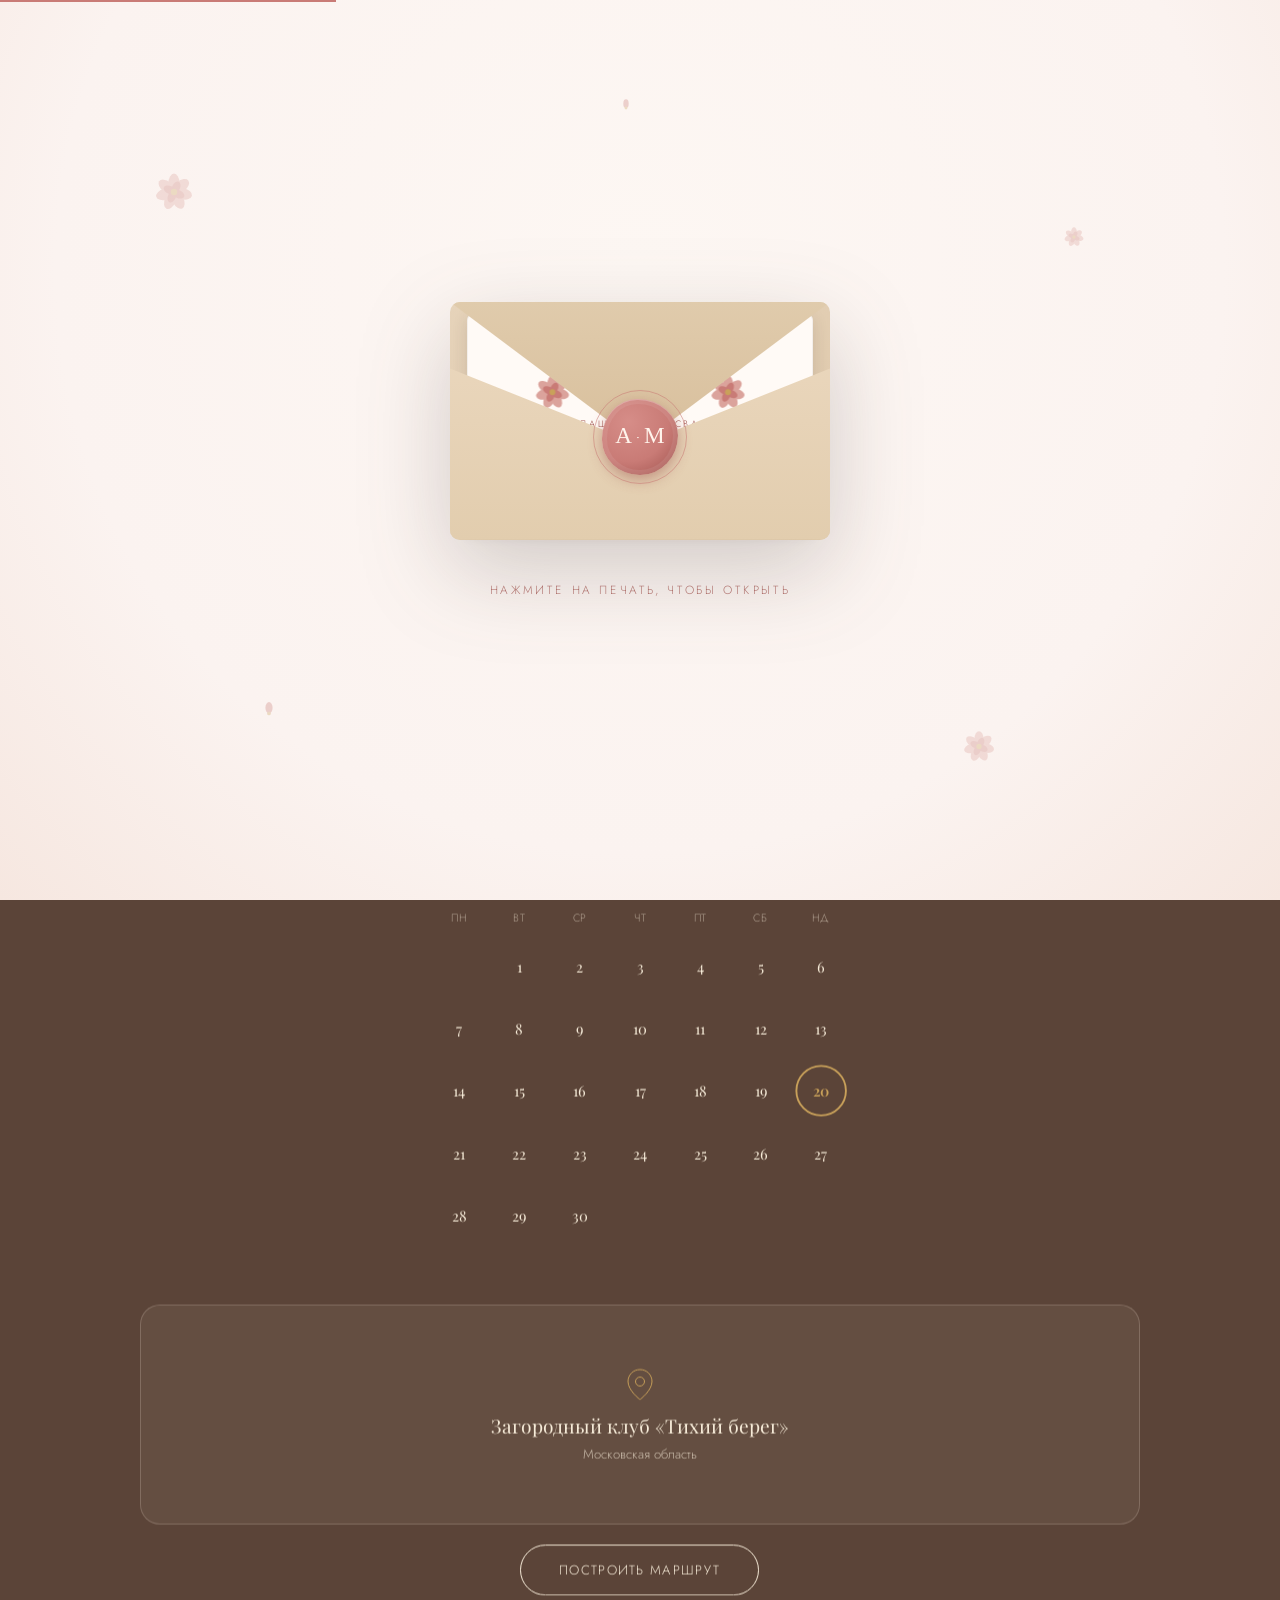
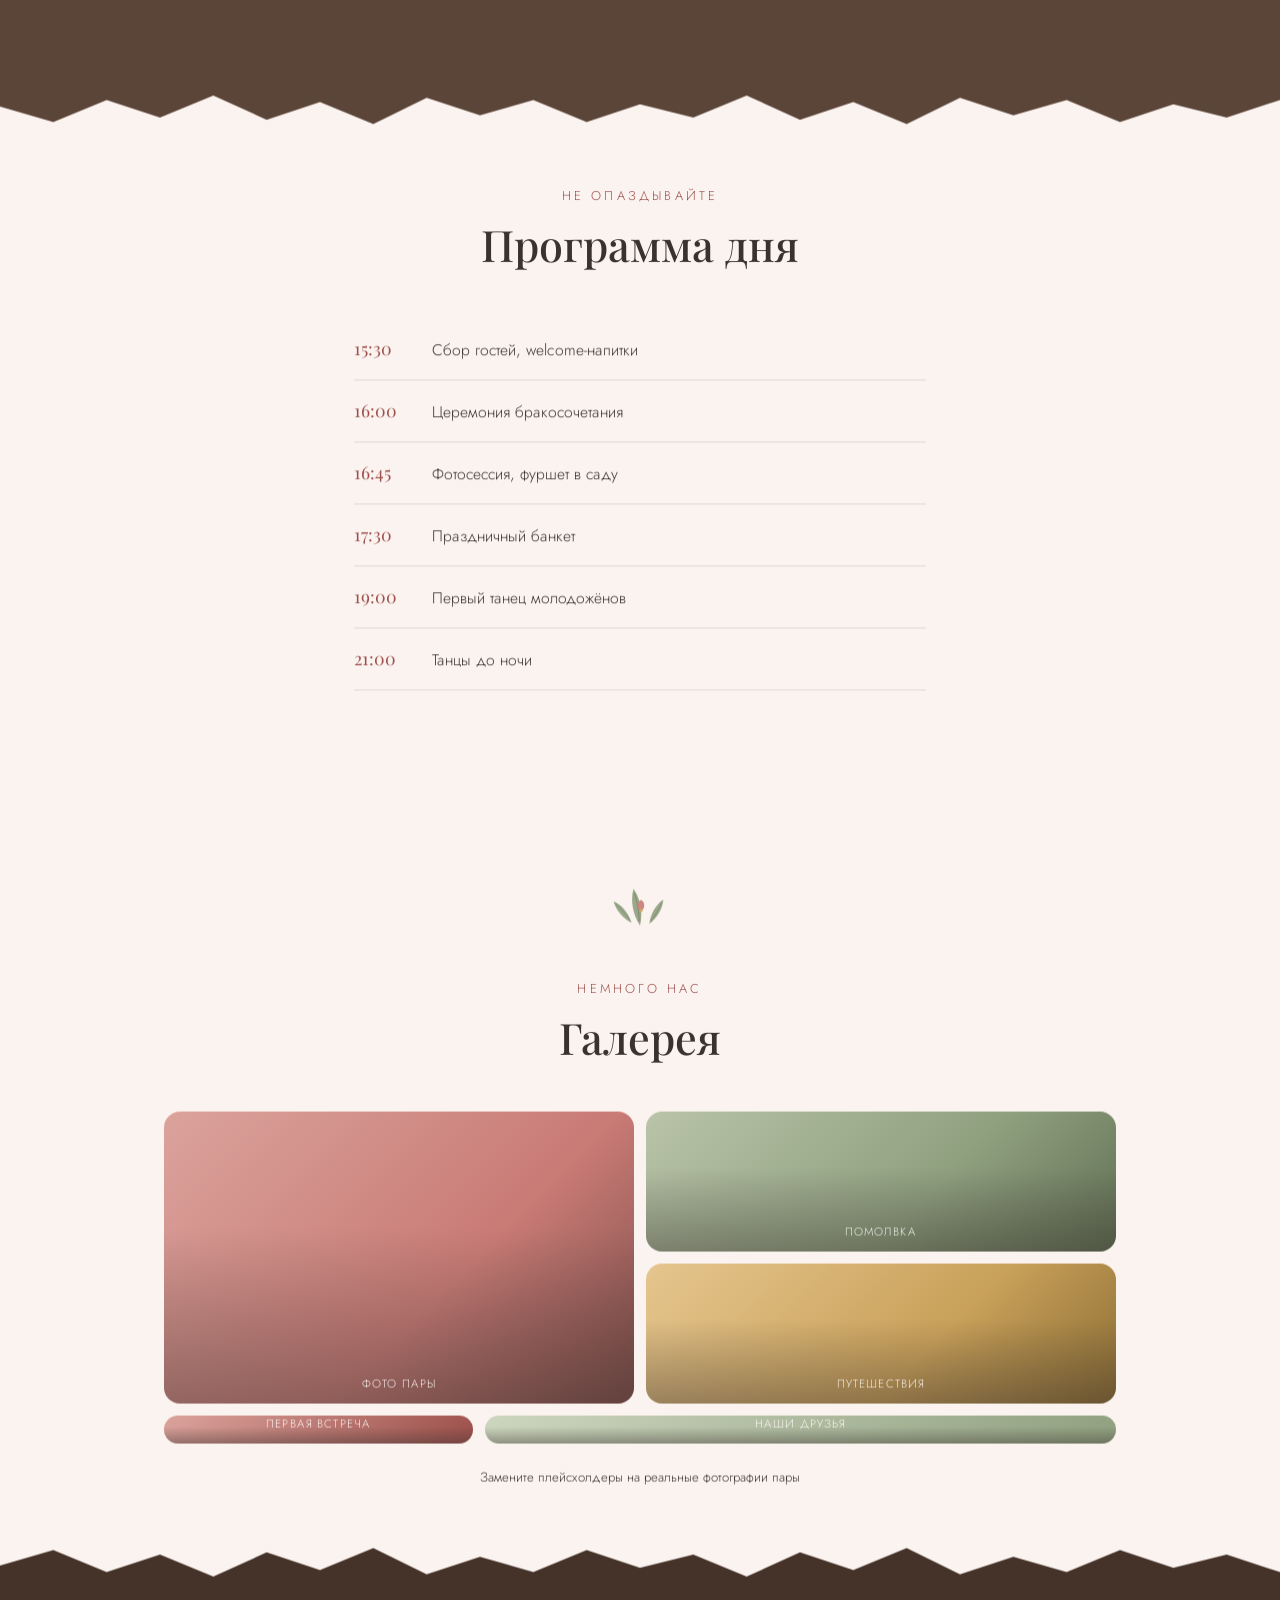
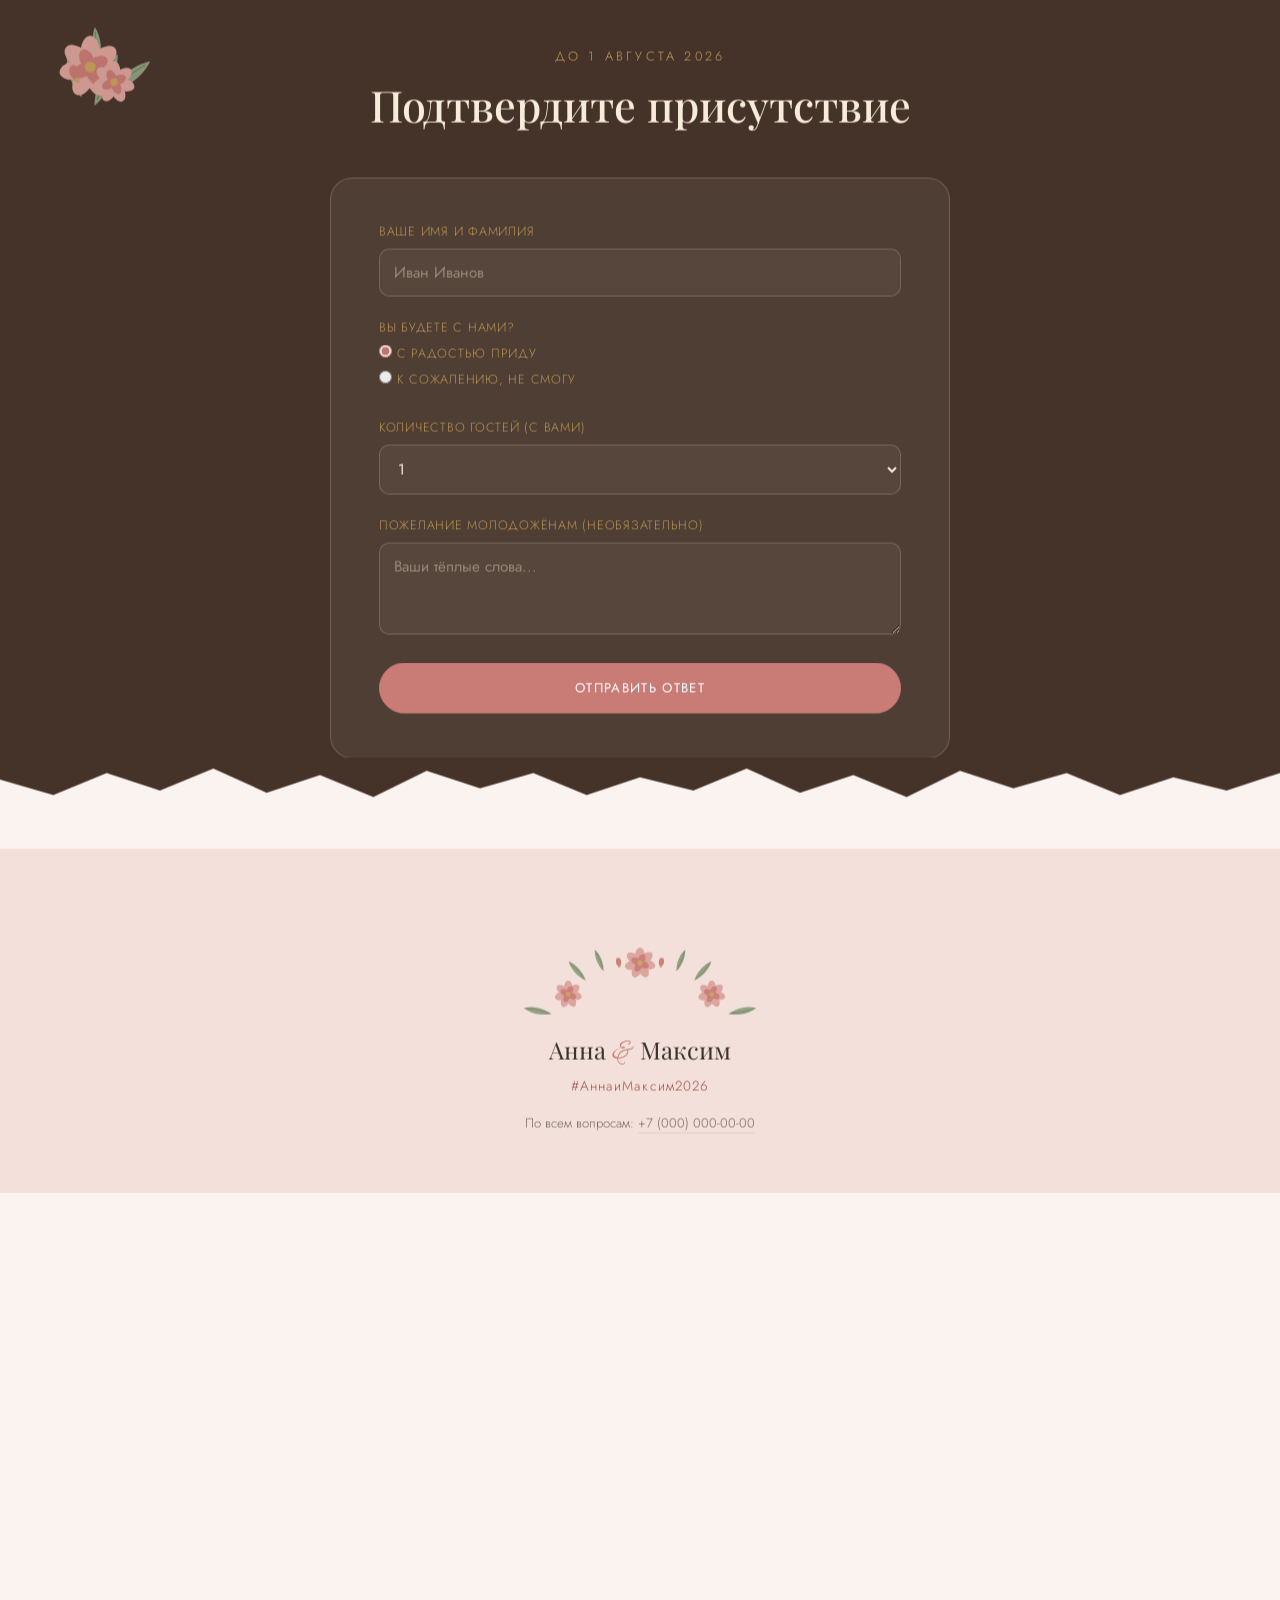
==== commit 25639846: "Add envelope-opening intro and fix scroll/reveal bugs Replace the plain "click to enter" intro with " ====
--- a/index.html
+++ b/index.html
@@ -92,13 +92,29 @@
   <svg class="icon-off" viewBox="0 0 24 24" width="18" height="18"><path d="M4 9v6h4l5 5V4L8 9H4Z" fill="currentColor"/><path d="M15 9l6 6M21 9l-6 6" stroke="currentColor" stroke-width="1.4" stroke-linecap="round"/></svg>
 </button>
 
-<!-- ===== INTRO ===== -->
+<!-- ===== INTRO: КОНВЕРТ ===== -->
 <div class="intro" id="intro">
-  <svg class="intro__wreath floral--float" viewBox="-200 -100 400 130" aria-hidden="true"><use href="#arch"/></svg>
-  <p class="intro__eyebrow">Приглашаем на свадьбу</p>
-  <h1 class="intro__mark"><span class="word">Анна</span> <span class="word word--amp">&amp;</span> <span class="word">Максим</span></h1>
-  <p class="intro__date">20 сентября 2026</p>
-  <button class="intro__enter" id="introEnter"><span>Открыть приглашение</span></button>
+  <svg class="petal petal--1" viewBox="-20 -30 40 40" aria-hidden="true"><use href="#bloom" transform="scale(.8)"/></svg>
+  <svg class="petal petal--2" viewBox="-20 -30 40 40" aria-hidden="true"><use href="#bloom" transform="scale(.6)"/></svg>
+  <svg class="petal petal--3" viewBox="-20 -30 40 40" aria-hidden="true"><use href="#bud" transform="scale(1.1)"/></svg>
+  <svg class="petal petal--4" viewBox="-20 -30 40 40" aria-hidden="true"><use href="#bloom" transform="scale(.7)"/></svg>
+  <svg class="petal petal--5" viewBox="-20 -30 40 40" aria-hidden="true"><use href="#bud" transform="scale(.9)"/></svg>
+
+  <div class="envelope-scene">
+    <div class="envelope" id="envelope">
+      <div class="envelope__back"></div>
+      <div class="envelope__card">
+        <svg class="envelope__arch" viewBox="-200 -100 400 130" aria-hidden="true"><use href="#arch" transform="scale(0.72)"/></svg>
+        <p class="envelope__eyebrow">Приглашение на свадьбу</p>
+        <p class="envelope__names">Анна <em>&amp;</em> Максим</p>
+        <p class="envelope__carddate">20 · 09 · 2026</p>
+      </div>
+      <div class="envelope__pocket" aria-hidden="true"></div>
+      <div class="envelope__flap" aria-hidden="true"></div>
+      <button class="envelope__seal" id="envelopeSeal" aria-label="Открыть приглашение">А&nbsp;·&nbsp;М</button>
+    </div>
+  </div>
+  <p class="intro__hint">Нажмите на печать, чтобы открыть</p>
 </div>
 
 <!-- ===== NAV ===== -->
--- a/assets/css/style.css
+++ b/assets/css/style.css
@@ -37,16 +37,14 @@
 h1, h2, h3 { font-family: var(--font-display); font-weight: 500; }
 em { font-family: var(--font-script); font-style: normal; color: var(--rose); font-weight: 400; }
 
-/* ============ ПЛАВНЫЙ СКРОЛЛ ============ */
-#smoothWrapper {
-  position: fixed;
-  top: 0; left: 0;
-  width: 100%;
-  will-change: transform;
-}
-@media (prefers-reduced-motion: reduce) {
-  #smoothWrapper { position: static; transform: none !important; }
-  html { scroll-behavior: smooth; }
+/* ============ ПЛАВНЫЙ СКРОЛЛ (только мышь/тачпад — на тач-экранах нативный) ============ */
+#smoothWrapper { width: 100%; }
+@media (hover: hover) and (pointer: fine) and (prefers-reduced-motion: no-preference) {
+  #smoothWrapper {
+    position: fixed;
+    top: 0; left: 0;
+    will-change: transform;
+  }
 }
 
 /* ============ КАСТОМНЫЙ КУРСОР ============ */
@@ -162,62 +160,205 @@
 }
 
 /* ============ РВАНАЯ БУМАГА ============ */
-.torn { position: relative; width: 100%; height: 44px; line-height: 0; color: var(--mocha); }
+/* Края лежат СНАРУЖИ секции (bottom:100% / top:100%) и красятся цветом её фона,
+   чтобы зигзаг выступал в соседнюю светлую секцию, а не плавал полосой внутри. */
+.torn {
+  position: absolute;
+  left: 0;
+  width: 100%;
+  height: 44px;
+  line-height: 0;
+  color: var(--mocha);
+  pointer-events: none;
+}
 .torn svg { width: 100%; height: 100%; display: block; }
-.torn--top { margin-bottom: -1px; }
-.torn--bottom { margin-top: -1px; transform: scaleY(-1); }
-
-/* ============ INTRO ============ */
+.torn--top { bottom: calc(100% - 1px); }
+.torn--bottom { top: calc(100% - 1px); transform: scaleY(-1); }
+.rsvp--mocha .torn { color: var(--mocha-deep); }
+
+/* ============ INTRO: КОНВЕРТ ============ */
 .intro {
   position: fixed;
   inset: 0;
   z-index: 200;
-  background: var(--blush);
+  background: radial-gradient(circle at 50% 30%, #fdf7f3, var(--blush) 65%, #f6e7e0);
   display: flex;
   flex-direction: column;
   align-items: center;
   justify-content: center;
   text-align: center;
+  overflow: hidden;
   transition: opacity .9s var(--ease), visibility .9s var(--ease);
 }
 .intro.is-hidden { opacity: 0; visibility: hidden; pointer-events: none; }
-.intro__wreath { width: min(460px, 88vw); margin-bottom: 6px; opacity: 0.95; }
-.intro__wreath use {
+
+@keyframes bloomIn { to { opacity: 1; transform: scale(1); } }
+
+/* Летающие лепестки на фоне */
+.petal { position: absolute; width: 34px; opacity: 0.3; overflow: visible; animation: petalFloat 9s ease-in-out infinite; }
+.petal--1 { left: 12%; top: 18%; width: 40px; animation-delay: 0s; }
+.petal--2 { right: 15%; top: 24%; width: 28px; animation-delay: -3s; }
+.petal--3 { left: 20%; bottom: 20%; width: 26px; animation-delay: -5s; }
+.petal--4 { right: 22%; bottom: 16%; width: 38px; animation-delay: -7s; }
+.petal--5 { left: 48%; top: 10%; width: 24px; animation-delay: -2s; }
+@keyframes petalFloat {
+  0%, 100% { transform: translateY(0) rotate(0deg); }
+  50% { transform: translateY(-18px) rotate(10deg); }
+}
+
+/* Сцена с перспективой для 3D-клапана */
+.envelope-scene {
+  perspective: 1200px;
+  animation: envIn 1.1s var(--ease) both;
+}
+@keyframes envIn { from { opacity: 0; transform: translateY(44px) rotate(-2deg); } }
+
+.envelope {
+  position: relative;
+  width: min(380px, 88vw);
+  aspect-ratio: 8/5;
+  filter: drop-shadow(0 30px 45px rgba(58, 50, 47, 0.22));
+  animation: envIdle 6s ease-in-out infinite;
+}
+@keyframes envIdle {
+  0%, 100% { transform: translateY(0); }
+  50% { transform: translateY(-8px); }
+}
+/* Пауза покачивания при наведении: целиться в печать проще */
+.envelope:hover { animation-play-state: paused; }
+.envelope.is-open { animation: none; }
+
+.envelope__back {
+  position: absolute; inset: 0;
+  background: linear-gradient(160deg, #e6d3ba, #dcc5a6);
+  border-radius: 10px;
+}
+
+/* Карточка-приглашение внутри */
+.envelope__card {
+  position: absolute;
+  left: 4.5%; top: 5%;
+  width: 91%; height: 90%;
+  background: var(--paper);
+  border-radius: 6px;
+  border: 1px solid rgba(58, 50, 47, 0.06);
+  display: flex;
+  flex-direction: column;
+  align-items: center;
+  justify-content: center;
+  z-index: 2;
+  box-shadow: 0 4px 16px rgba(58, 50, 47, 0.14);
+  transition: transform 1s var(--ease);
+}
+.envelope.is-out .envelope__card { transform: translateY(-112%) scale(1.05); }
+.envelope__arch { width: 74%; margin-bottom: -6px; }
+.envelope__arch use {
+  opacity: 0; transform: scale(0.3);
+  transform-box: fill-box; transform-origin: center;
+  animation: bloomIn .55s var(--ease-spring) forwards;
+}
+.envelope__arch use:nth-child(1) { animation-delay: .5s; }
+.envelope__arch use:nth-child(2) { animation-delay: .58s; }
+.envelope__arch use:nth-child(3) { animation-delay: .66s; }
+.envelope__arch use:nth-child(4) { animation-delay: .74s; }
+.envelope__arch use:nth-child(5) { animation-delay: .82s; }
+.envelope__arch use:nth-child(6) { animation-delay: .9s; }
+.envelope__arch use:nth-child(7) { animation-delay: .98s; }
+.envelope__arch use:nth-child(8) { animation-delay: 1.06s; }
+.envelope__arch use:nth-child(9) { animation-delay: 1.14s; }
+.envelope__arch use:nth-child(10) { animation-delay: 1.22s; }
+.envelope__arch use:nth-child(11) { animation-delay: 1.3s; }
+.envelope__eyebrow { font-size: 0.58rem; letter-spacing: 0.3em; text-transform: uppercase; color: var(--rose-deep); margin-bottom: 4px; }
+.envelope__names { font-family: var(--font-display); font-size: clamp(1.3rem, 5vw, 1.7rem); color: var(--ink); }
+.envelope__names em { font-size: 1.25em; padding: 0 2px; }
+.envelope__carddate { font-size: 0.78rem; letter-spacing: 0.22em; color: var(--sage-deep); margin-top: 6px; }
+
+/* Передний карман конверта */
+.envelope__pocket {
+  position: absolute; inset: 0;
+  z-index: 3;
+  border-radius: 10px;
+  overflow: hidden;
+  pointer-events: none;
+}
+.envelope__pocket::before {
+  content: '';
+  position: absolute; inset: 0;
+  background: linear-gradient(180deg, #ecd9c0, #e2cdae);
+  clip-path: polygon(0 100%, 100% 100%, 100% 28%, 50% 60%, 0 28%);
+}
+.envelope__pocket::after {
+  content: '';
+  position: absolute; inset: 0;
+  background: linear-gradient(180deg, rgba(58,50,47,0.08), transparent 20%);
+  clip-path: polygon(0 100%, 100% 100%, 100% 28%, 50% 60%, 0 28%);
+}
+
+/* Клапан */
+.envelope__flap {
+  position: absolute;
+  left: 0; top: 0;
+  width: 100%; height: 60%;
+  background: linear-gradient(180deg, #e0cbac, #d8bf9c);
+  clip-path: polygon(0 0, 100% 0, 50% 100%);
+  border-radius: 10px 10px 0 0;
+  transform-origin: top center;
+  transition: transform .8s var(--ease), z-index 0s .4s;
+  z-index: 4;
+}
+.envelope.is-open .envelope__flap {
+  transform: rotateX(180deg);
+  z-index: 1;
+}
+
+/* Сургучная печать */
+.envelope__seal {
+  position: absolute;
+  left: 50%; top: 57%;
+  transform: translate(-50%, -50%);
+  width: 76px; height: 76px;
+  border: none;
+  border-radius: 47% 53% 50% 50% / 52% 48% 53% 47%;
+  background: radial-gradient(circle at 35% 30%, #d68d88, var(--rose) 55%, var(--rose-deep));
+  color: #fff4ec;
+  font-family: var(--font-script);
+  font-size: 1.45rem;
+  cursor: pointer;
+  z-index: 5;
+  box-shadow: 0 5px 14px rgba(156, 79, 74, 0.45), inset 0 1px 0 rgba(255,255,255,0.25), inset 0 0 0 5px rgba(255,255,255,0.08);
+  transition: transform .3s var(--ease-spring), opacity .45s var(--ease);
+}
+.envelope__seal:hover { transform: translate(-50%, -50%) scale(1.08) rotate(-3deg); }
+.envelope__seal::after {
+  content: '';
+  position: absolute; inset: -9px;
+  border-radius: 50%;
+  border: 1px solid rgba(201, 123, 118, 0.55);
+  animation: sealPulse 2.2s var(--ease) infinite;
+}
+@keyframes sealPulse {
+  0% { transform: scale(0.88); opacity: 1; }
+  100% { transform: scale(1.3); opacity: 0; }
+}
+.envelope.is-open .envelope__seal {
   opacity: 0;
-  transform: scale(0.3);
-  transform-box: fill-box;
-  transform-origin: center;
-  animation: bloomIn .6s var(--ease-spring) forwards;
-}
-.intro__wreath use:nth-child(1) { animation-delay: .05s; }
-.intro__wreath use:nth-child(2) { animation-delay: .1s; }
-.intro__wreath use:nth-child(3) { animation-delay: .15s; }
-.intro__wreath use:nth-child(4) { animation-delay: .2s; }
-.intro__wreath use:nth-child(5) { animation-delay: .25s; }
-.intro__wreath use:nth-child(6) { animation-delay: .3s; }
-.intro__wreath use:nth-child(7) { animation-delay: .35s; }
-.intro__wreath use:nth-child(8) { animation-delay: .4s; }
-.intro__wreath use:nth-child(9) { animation-delay: .45s; }
-.intro__wreath use:nth-child(10) { animation-delay: .5s; }
-.intro__wreath use:nth-child(11) { animation-delay: .55s; }
-@keyframes bloomIn { to { opacity: 1; transform: scale(1); } }
-.intro__eyebrow { font-size: 0.8rem; letter-spacing: 0.28em; text-transform: uppercase; color: var(--rose-deep); margin-bottom: 8px; }
-.intro__mark { font-size: clamp(1.9rem, 6vw, 2.7rem); }
-.intro__mark .word--amp { font-family: var(--font-script); color: var(--rose); font-size: 1.3em; padding: 0 4px; }
-.intro__mark .word { display: inline-block; opacity: 0; animation: wordIn .8s var(--ease) forwards; }
-.intro__mark .word:nth-child(1) { animation-delay: .3s; }
-.intro__mark .word:nth-child(2) { animation-delay: .48s; }
-.intro__mark .word:nth-child(3) { animation-delay: .64s; }
-@keyframes wordIn { from { opacity: 0; transform: translateY(14px); } to { opacity: 1; transform: translateY(0); } }
-.intro__date { font-size: 0.95rem; letter-spacing: 0.15em; color: var(--sage-deep); margin: 10px 0 26px; }
-.intro__enter {
-  background: none; border: none; cursor: pointer;
-  font-family: var(--font-sans); font-size: 0.85rem; letter-spacing: 0.12em; text-transform: uppercase;
-  color: var(--ink); padding-bottom: 6px; border-bottom: 1px solid var(--rose);
-  transition: color .3s, transform .35s var(--ease-spring);
-  will-change: transform;
-}
-.intro__enter:hover { color: var(--rose-deep); }
+  transform: translate(-50%, -50%) scale(0.4) rotate(12deg);
+  pointer-events: none;
+}
+.envelope.is-open .envelope__seal::after { display: none; }
+
+.intro__hint {
+  margin-top: 42px;
+  font-size: 0.74rem;
+  letter-spacing: 0.22em;
+  text-transform: uppercase;
+  color: var(--rose-deep);
+  opacity: 0.75;
+  animation: hintFade 2.4s ease-in-out infinite;
+  transition: opacity .4s;
+}
+@keyframes hintFade { 0%, 100% { opacity: 0.45; } 50% { opacity: 0.9; } }
+.intro.is-opening .intro__hint { opacity: 0; animation: none; }
 
 /* ============ NAV ============ */
 .nav {
@@ -287,8 +428,9 @@
   background: linear-gradient(150deg, #e9c9c0, #c9a877 55%, #7c8a68);
   box-shadow: 0 30px 60px rgba(58,50,47,0.16);
 }
+/* Рамку открывает только шторка — параллельный фейд гасил её эффект */
 .hero__frame.reveal,
-.hero__frame.reveal.is-visible { transform: translateY(var(--parallax-y, 0px)); }
+.hero__frame.reveal.is-visible { opacity: 1; transform: translateY(var(--parallax-y, 0px)); }
 .hero__video { position: absolute; inset: 0; width: 100%; height: 100%; object-fit: cover; }
 .hero__scrim { position: absolute; inset: 0; background: linear-gradient(180deg, rgba(58,50,47,0) 40%, rgba(58,50,47,0.35) 100%); }
 .hero__video-tag {
@@ -309,7 +451,12 @@
 }
 .reveal.is-visible .curtain,
 .gallery__tile.is-visible .curtain { transform: scaleX(0); }
-.gallery__tile .curtain { background: var(--paper); }
+/* Плитки галереи тоже открываются только шторкой, каскадом слева направо */
+.gallery__tile.reveal { opacity: 1; transform: none; }
+.gallery__grid .gallery__tile:nth-child(2) .curtain { transition-delay: .22s; }
+.gallery__grid .gallery__tile:nth-child(3) .curtain { transition-delay: .34s; }
+.gallery__grid .gallery__tile:nth-child(4) .curtain { transition-delay: .46s; }
+.gallery__grid .gallery__tile:nth-child(5) .curtain { transition-delay: .58s; }
 .hero__eyebrow { font-size: 0.82rem; letter-spacing: 0.3em; text-transform: uppercase; color: var(--sage-deep); margin-bottom: 16px; }
 .hero__title { font-size: clamp(2.6rem, 7vw, 4.6rem); line-height: 1.05; margin-bottom: 14px; }
 .hero__title em { font-size: 1.15em; }
@@ -362,6 +509,7 @@
 /* ============ DETAILS ============ */
 .details { max-width: 1000px; margin: 0 auto; padding: 60px 24px 0; text-align: center; }
 .details--mocha {
+  position: relative;
   max-width: none;
   background: var(--mocha);
   color: var(--cream);
@@ -378,6 +526,12 @@
   transition: transform .25s var(--ease), box-shadow .35s var(--ease), background .35s;
   will-change: transform;
 }
+/* Вход карточек через keyframes: transition выше зарезервирован под hover-tilt,
+   иначе он перебивает reveal и opacity скачет без анимации */
+.detail-card.reveal.is-visible { animation: cardIn .8s var(--ease) backwards; }
+.details__grid .detail-card:nth-child(2).is-visible { animation-delay: .14s; }
+.details__grid .detail-card:nth-child(3).is-visible { animation-delay: .28s; }
+@keyframes cardIn { from { opacity: 0; transform: translateY(30px) scale(0.97); } }
 .detail-card:hover { background: rgba(247, 236, 217, 0.1); box-shadow: 0 24px 50px rgba(0,0,0,0.25); }
 .detail-card h3 { font-size: 1.4rem; margin-bottom: 6px; color: var(--cream); }
 .detail-card__time { color: var(--gold); font-weight: 500; margin-bottom: 10px; }
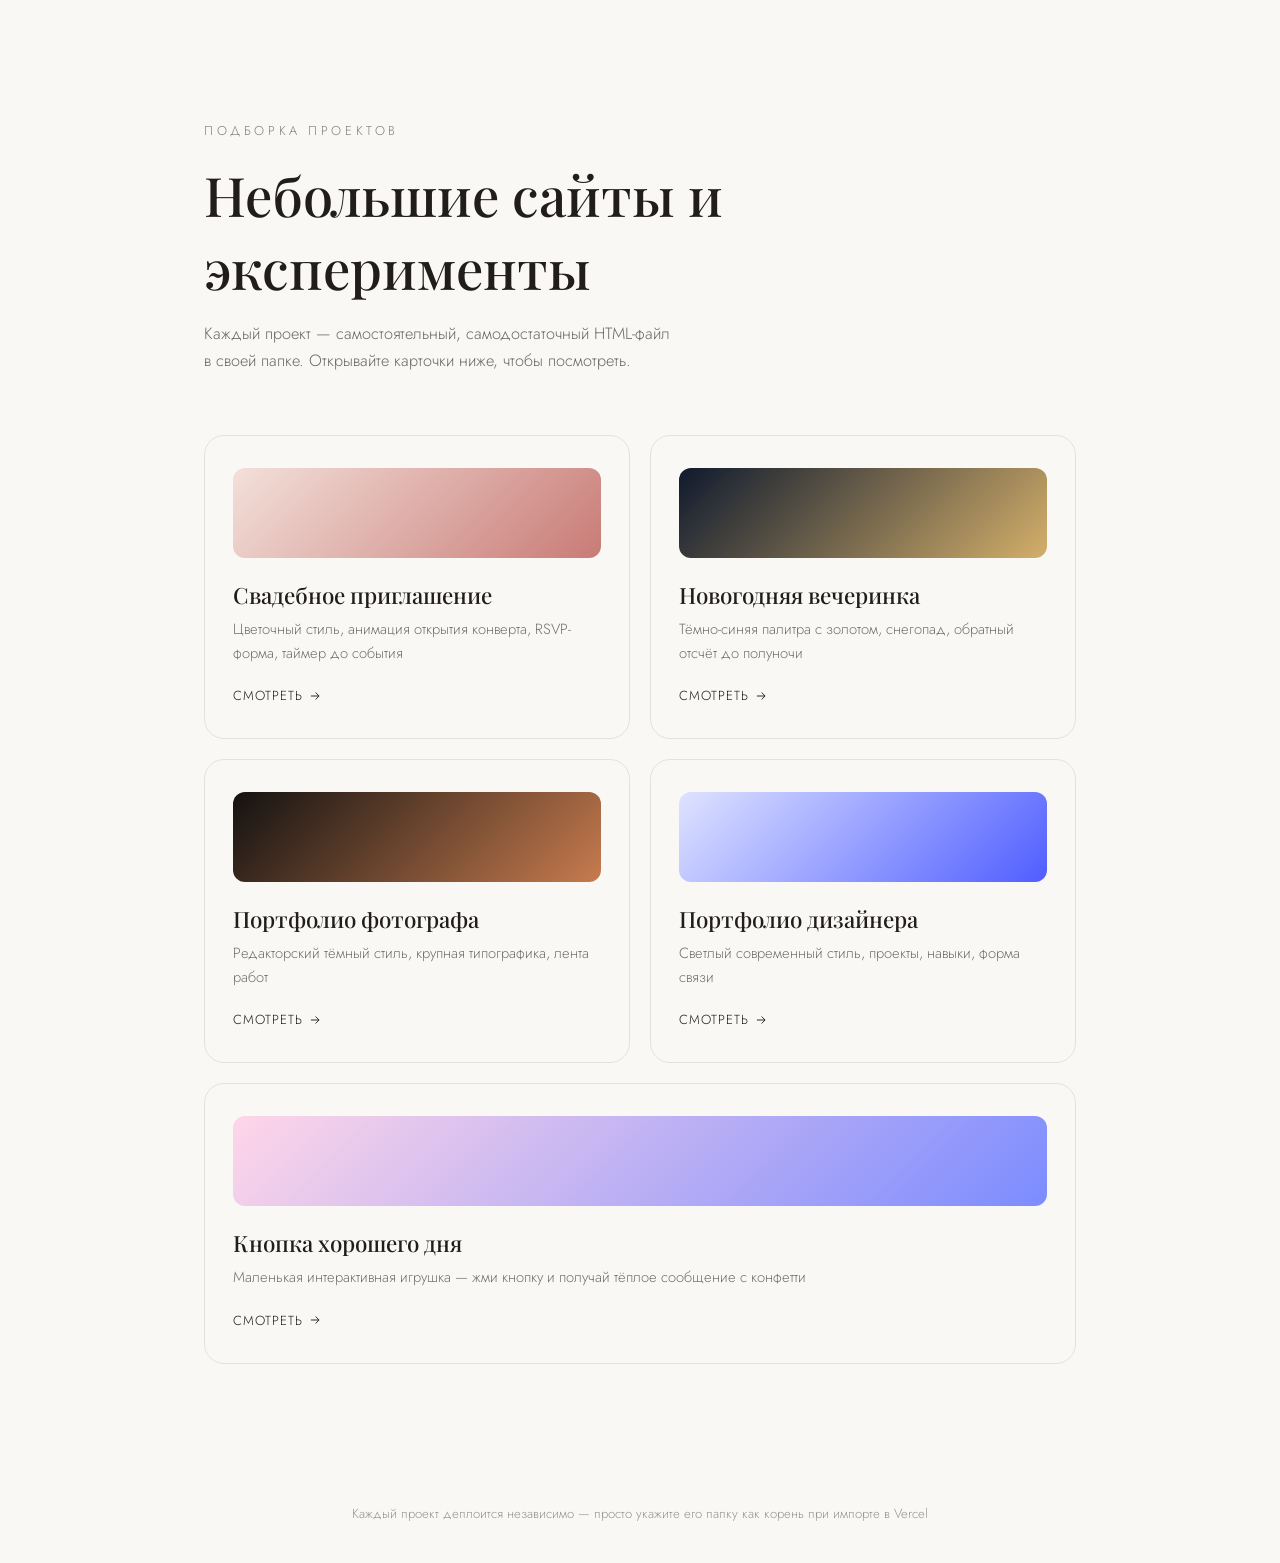
==== commit 70f8f464: "Restructure repo into a multi-project portfolio Move the wedding invitation into its own folder and " ====
--- a/index.html
+++ b/index.html
@@ -3,347 +3,104 @@
 <head>
 <meta charset="UTF-8">
 <meta name="viewport" content="width=device-width, initial-scale=1.0">
-<title>Анна & Максим — 20 сентября 2026</title>
-<meta name="description" content="Свадьба Анны и Максима, 20 сентября 2026">
+<title>Портфолио проектов</title>
+<meta name="description" content="Подборка небольших проектов">
 <link rel="preconnect" href="https://fonts.googleapis.com">
 <link rel="preconnect" href="https://fonts.gstatic.com" crossorigin>
-<link href="https://fonts.googleapis.com/css2?family=Alex+Brush&family=Cormorant+Garamond:ital,wght@0,400;0,500;1,500&family=Playfair+Display:ital,wght@0,400;0,500;0,600;1,500;1,600&family=Jost:wght@300;400;500&display=swap" rel="stylesheet">
-<link rel="stylesheet" href="assets/css/style.css">
+<link href="https://fonts.googleapis.com/css2?family=Playfair+Display:ital,wght@0,500;1,500&family=Jost:wght@300;400;500&display=swap" rel="stylesheet">
+<style>
+:root {
+  --ink: #201d1a;
+  --paper: #faf8f5;
+  --line: rgba(32,29,26,0.1);
+  --font-serif: 'Playfair Display', serif;
+  --font-sans: 'Jost', sans-serif;
+  --ease: cubic-bezier(.16,1,.3,1);
+}
+* { box-sizing: border-box; margin: 0; padding: 0; }
+body { background: var(--paper); color: var(--ink); font-family: var(--font-sans); font-weight: 300; }
+a { color: inherit; text-decoration: none; }
+
+main { max-width: 920px; margin: 0 auto; padding: clamp(60px, 10vw, 120px) 24px 100px; }
+header { margin-bottom: 60px; }
+.eyebrow { font-size: 0.8rem; letter-spacing: 0.28em; text-transform: uppercase; opacity: 0.55; margin-bottom: 16px; }
+h1 { font-family: var(--font-serif); font-weight: 500; font-size: clamp(2.2rem, 6vw, 3.4rem); margin-bottom: 16px; }
+header p { max-width: 52ch; opacity: 0.65; line-height: 1.7; font-size: 1.02rem; }
+
+.grid { display: grid; grid-template-columns: repeat(2, 1fr); gap: 20px; }
+@media (max-width: 700px) { .grid { grid-template-columns: 1fr; } }
+
+.card {
+  position: relative;
+  border: 1px solid var(--line);
+  border-radius: 20px;
+  padding: 32px 28px;
+  overflow: hidden;
+  transition: transform .3s var(--ease), box-shadow .3s var(--ease);
+}
+.card:hover { transform: translateY(-5px); box-shadow: 0 22px 40px rgba(32,29,26,0.1); }
+.card__thumb { height: 90px; border-radius: 12px; margin-bottom: 22px; }
+.card--wedding .card__thumb { background: linear-gradient(135deg,#f3e0da,#c97b76); }
+.card--holiday .card__thumb { background: linear-gradient(135deg,#0f1a2e,#d4af6a); }
+.card--photo .card__thumb { background: linear-gradient(135deg,#131211,#c77b4e); }
+.card--portfolio .card__thumb { background: linear-gradient(135deg,#dfe3ff,#4f5eff); }
+.card--fun .card__thumb { background: linear-gradient(135deg,#ffd6e8,#7c8cff); }
+.card h2 { font-family: var(--font-serif); font-weight: 500; font-size: 1.4rem; margin-bottom: 8px; }
+.card p { font-size: 0.92rem; opacity: 0.62; line-height: 1.6; margin-bottom: 18px; }
+.card__link { font-size: 0.82rem; letter-spacing: 0.06em; text-transform: uppercase; display: inline-flex; align-items: center; gap: 6px; }
+.card__link svg { transition: transform .25s var(--ease); }
+.card:hover .card__link svg { transform: translateX(4px); }
+
+.card--full { grid-column: 1 / -1; }
+
+footer { text-align: center; padding: 40px 24px; opacity: 0.45; font-size: 0.82rem; }
+</style>
 </head>
 <body>
+<main>
+  <header>
+    <p class="eyebrow">Подборка проектов</p>
+    <h1>Небольшие сайты и эксперименты</h1>
+    <p>Каждый проект — самостоятельный, самодостаточный HTML-файл в своей папке. Открывайте карточки ниже, чтобы посмотреть.</p>
+  </header>
 
-<!-- ===== ФЛОРИСТИЧЕСКИЕ SVG-КОМПОНЕНТЫ (переиспользуемые) ===== -->
-<svg width="0" height="0" style="position:absolute" aria-hidden="true">
-<defs>
-  <g id="leaf">
-    <path d="M0 0 C 7 -16 7 -36 0 -50 C -7 -36 -7 -16 0 0 Z" fill="#8fa07f"/>
-    <path d="M0 -6 C 2 -18 2 -32 0 -44" stroke="#5f6e52" stroke-width="0.8" fill="none"/>
-  </g>
-  <g id="bloom">
-    <ellipse cx="0" cy="-11" rx="7" ry="12" fill="#dba39c" transform="rotate(0)"/>
-    <ellipse cx="0" cy="-11" rx="7" ry="12" fill="#dba39c" transform="rotate(51)"/>
-    <ellipse cx="0" cy="-11" rx="7" ry="12" fill="#dba39c" transform="rotate(102)"/>
-    <ellipse cx="0" cy="-11" rx="7" ry="12" fill="#dba39c" transform="rotate(153)"/>
-    <ellipse cx="0" cy="-11" rx="7" ry="12" fill="#dba39c" transform="rotate(204)"/>
-    <ellipse cx="0" cy="-11" rx="7" ry="12" fill="#dba39c" transform="rotate(255)"/>
-    <ellipse cx="0" cy="-11" rx="7" ry="12" fill="#dba39c" transform="rotate(306)"/>
-    <ellipse cx="0" cy="-6" rx="5" ry="8" fill="#c97b76" transform="rotate(25)"/>
-    <ellipse cx="0" cy="-6" rx="5" ry="8" fill="#c97b76" transform="rotate(115)"/>
-    <ellipse cx="0" cy="-6" rx="5" ry="8" fill="#c97b76" transform="rotate(205)"/>
-    <ellipse cx="0" cy="-6" rx="5" ry="8" fill="#c97b76" transform="rotate(295)"/>
-    <circle r="4" fill="#c9a15a"/>
-  </g>
-  <g id="bud">
-    <ellipse cx="0" cy="-8" rx="5" ry="8" fill="#c97b76"/>
-    <circle r="2.6" fill="#c9a15a"/>
-  </g>
-  <g id="spray">
-    <use href="#leaf" transform="translate(2,4) rotate(-24) scale(1.05)"/>
-    <use href="#leaf" transform="translate(14,-4) rotate(18) scale(0.85)"/>
-    <use href="#leaf" transform="translate(-12,-8) rotate(-52) scale(0.95)"/>
-    <use href="#leaf" transform="translate(-2,-34) rotate(6) scale(0.7)"/>
-    <use href="#bloom" transform="translate(6,-32) scale(1.25)"/>
-    <use href="#bloom" transform="translate(-16,-18) scale(0.85)"/>
-    <use href="#bud" transform="translate(18,-20) rotate(20) scale(0.9)"/>
-  </g>
-  <g id="wreath">
-    <use href="#leaf" transform="rotate(0) translate(0,-72) scale(1)"/>
-    <use href="#leaf" transform="rotate(30) translate(0,-72) scale(0.9)"/>
-    <use href="#bloom" transform="rotate(60) translate(0,-72) scale(1)"/>
-    <use href="#leaf" transform="rotate(90) translate(0,-72) scale(0.95)"/>
-    <use href="#leaf" transform="rotate(120) translate(0,-72) scale(0.85)"/>
-    <use href="#bloom" transform="rotate(150) translate(0,-72) scale(0.95)"/>
-    <use href="#leaf" transform="rotate(180) translate(0,-72) scale(1)"/>
-    <use href="#leaf" transform="rotate(210) translate(0,-72) scale(0.9)"/>
-    <use href="#bloom" transform="rotate(240) translate(0,-72) scale(1)"/>
-    <use href="#leaf" transform="rotate(270) translate(0,-72) scale(0.95)"/>
-    <use href="#leaf" transform="rotate(300) translate(0,-72) scale(0.85)"/>
-    <use href="#bloom" transform="rotate(330) translate(0,-72) scale(0.95)"/>
-  </g>
-  <g id="arch">
-    <use href="#leaf" transform="translate(-170,20) rotate(-78) scale(1.1)"/>
-    <use href="#bloom" transform="translate(-138,-18) scale(1.15)"/>
-    <use href="#leaf" transform="translate(-104,-44) rotate(-42) scale(1)"/>
-    <use href="#leaf" transform="translate(-70,-62) rotate(-22) scale(0.9)"/>
-    <use href="#bud" transform="translate(-40,-72) rotate(-8) scale(1)"/>
-    <use href="#bloom" transform="translate(0,-78) scale(1.3)"/>
-    <use href="#bud" transform="translate(40,-72) rotate(8) scale(1)"/>
-    <use href="#leaf" transform="translate(70,-62) rotate(22) scale(0.9)"/>
-    <use href="#leaf" transform="translate(104,-44) rotate(42) scale(1)"/>
-    <use href="#bloom" transform="translate(138,-18) scale(1.15)"/>
-    <use href="#leaf" transform="translate(170,20) rotate(78) scale(1.1)"/>
-  </g>
-  <g id="sprig">
-    <use href="#leaf" transform="translate(0,0) rotate(-10) scale(0.8)"/>
-    <use href="#leaf" transform="translate(10,-2) rotate(30) scale(0.6)"/>
-    <use href="#leaf" transform="translate(-9,-3) rotate(-40) scale(0.6)"/>
-    <use href="#bud" transform="translate(1,-16) scale(0.7)"/>
-  </g>
-</defs>
-</svg>
+  <div class="grid">
+    <a class="card card--wedding" href="wedding-invitation/">
+      <div class="card__thumb"></div>
+      <h2>Свадебное приглашение</h2>
+      <p>Цветочный стиль, анимация открытия конверта, RSVP-форма, таймер до события</p>
+      <span class="card__link">Смотреть <svg width="14" height="14" viewBox="0 0 24 24"><path d="M5 12h14M13 6l6 6-6 6" fill="none" stroke="currentColor" stroke-width="1.6"/></svg></span>
+    </a>
 
-<div class="progress" id="progress"></div>
+    <a class="card card--holiday" href="holiday-invitation/">
+      <div class="card__thumb"></div>
+      <h2>Новогодняя вечеринка</h2>
+      <p>Тёмно-синяя палитра с золотом, снегопад, обратный отсчёт до полуночи</p>
+      <span class="card__link">Смотреть <svg width="14" height="14" viewBox="0 0 24 24"><path d="M5 12h14M13 6l6 6-6 6" fill="none" stroke="currentColor" stroke-width="1.6"/></svg></span>
+    </a>
 
-<audio id="bgMusic" loop preload="none">
-  <!-- Подставьте аудиофайл: <source src="assets/audio/ambient.mp3" type="audio/mpeg"> -->
-</audio>
-<button class="sound-toggle" id="soundToggle" aria-label="Включить музыку" aria-pressed="false">
-  <svg class="icon-on" viewBox="0 0 24 24" width="18" height="18"><path d="M4 9v6h4l5 5V4L8 9H4Z" fill="currentColor"/><path d="M16 8a5 5 0 0 1 0 8M18.5 5.5a9 9 0 0 1 0 13" stroke="currentColor" stroke-width="1.4" fill="none" stroke-linecap="round"/></svg>
-  <svg class="icon-off" viewBox="0 0 24 24" width="18" height="18"><path d="M4 9v6h4l5 5V4L8 9H4Z" fill="currentColor"/><path d="M15 9l6 6M21 9l-6 6" stroke="currentColor" stroke-width="1.4" stroke-linecap="round"/></svg>
-</button>
+    <a class="card card--photo" href="photographer-portfolio/">
+      <div class="card__thumb"></div>
+      <h2>Портфолио фотографа</h2>
+      <p>Редакторский тёмный стиль, крупная типографика, лента работ</p>
+      <span class="card__link">Смотреть <svg width="14" height="14" viewBox="0 0 24 24"><path d="M5 12h14M13 6l6 6-6 6" fill="none" stroke="currentColor" stroke-width="1.6"/></svg></span>
+    </a>
 
-<!-- ===== INTRO: КОНВЕРТ ===== -->
-<div class="intro" id="intro">
-  <svg class="petal petal--1" viewBox="-20 -30 40 40" aria-hidden="true"><use href="#bloom" transform="scale(.8)"/></svg>
-  <svg class="petal petal--2" viewBox="-20 -30 40 40" aria-hidden="true"><use href="#bloom" transform="scale(.6)"/></svg>
-  <svg class="petal petal--3" viewBox="-20 -30 40 40" aria-hidden="true"><use href="#bud" transform="scale(1.1)"/></svg>
-  <svg class="petal petal--4" viewBox="-20 -30 40 40" aria-hidden="true"><use href="#bloom" transform="scale(.7)"/></svg>
-  <svg class="petal petal--5" viewBox="-20 -30 40 40" aria-hidden="true"><use href="#bud" transform="scale(.9)"/></svg>
+    <a class="card card--portfolio" href="portfolio/">
+      <div class="card__thumb"></div>
+      <h2>Портфолио дизайнера</h2>
+      <p>Светлый современный стиль, проекты, навыки, форма связи</p>
+      <span class="card__link">Смотреть <svg width="14" height="14" viewBox="0 0 24 24"><path d="M5 12h14M13 6l6 6-6 6" fill="none" stroke="currentColor" stroke-width="1.6"/></svg></span>
+    </a>
 
-  <div class="envelope-scene">
-    <div class="envelope" id="envelope">
-      <div class="envelope__back"></div>
-      <div class="envelope__card">
-        <svg class="envelope__arch" viewBox="-200 -100 400 130" aria-hidden="true"><use href="#arch" transform="scale(0.72)"/></svg>
-        <p class="envelope__eyebrow">Приглашение на свадьбу</p>
-        <p class="envelope__names">Анна <em>&amp;</em> Максим</p>
-        <p class="envelope__carddate">20 · 09 · 2026</p>
-      </div>
-      <div class="envelope__pocket" aria-hidden="true"></div>
-      <div class="envelope__flap" aria-hidden="true"></div>
-      <button class="envelope__seal" id="envelopeSeal" aria-label="Открыть приглашение">А&nbsp;·&nbsp;М</button>
-    </div>
+    <a class="card card--fun card--full" href="fun/">
+      <div class="card__thumb"></div>
+      <h2>Кнопка хорошего дня</h2>
+      <p>Маленькая интерактивная игрушка — жми кнопку и получай тёплое сообщение с конфетти</p>
+      <span class="card__link">Смотреть <svg width="14" height="14" viewBox="0 0 24 24"><path d="M5 12h14M13 6l6 6-6 6" fill="none" stroke="currentColor" stroke-width="1.6"/></svg></span>
+    </a>
   </div>
-  <p class="intro__hint">Нажмите на печать, чтобы открыть</p>
-</div>
-
-<!-- ===== NAV ===== -->
-<header class="nav" id="nav">
-  <a href="#hero" class="nav__logo">Анна <em>&amp;</em> Максим</a>
-  <nav class="nav__links">
-    <a href="#story">История</a>
-    <a href="#details">Детали</a>
-    <a href="#gallery">Галерея</a>
-    <a href="#timeline">День</a>
-    <a href="#rsvp" class="nav__cta">RSVP</a>
-  </nav>
-  <button class="nav__burger" id="navBurger" aria-label="Меню">
-    <span></span><span></span>
-  </button>
-</header>
-
-<div class="nav-mobile" id="navMobile">
-  <a href="#hero">Начало</a>
-  <a href="#story">История</a>
-  <a href="#details">Детали</a>
-  <a href="#gallery">Галерея</a>
-  <a href="#timeline">День</a>
-  <a href="#rsvp">RSVP</a>
-</div>
-
-<div id="smoothWrapper">
-<main>
-
-  <!-- ===== HERO ===== -->
-  <section class="hero" id="hero">
-    <svg class="floral floral--hero-tl floral--float" viewBox="-40 -60 120 120" aria-hidden="true" data-parallax="0.12"><use href="#spray"/></svg>
-    <svg class="floral floral--hero-br floral--float" viewBox="-40 -60 120 120" aria-hidden="true" data-parallax="-0.1"><use href="#spray"/></svg>
-
-    <div class="hero__frame reveal" data-parallax="0.06">
-      <video class="hero__video" autoplay muted loop playsinline aria-hidden="true">
-        <!-- Подставьте видеофайл: <source src="assets/video/hero.mp4" type="video/mp4"> -->
-      </video>
-      <div class="hero__scrim"></div>
-      <span class="hero__video-tag">видео пары · плейсхолдер</span>
-      <span class="curtain" aria-hidden="true"></span>
-    </div>
-
-    <p class="hero__eyebrow reveal">Мы женимся</p>
-    <h1 class="hero__title reveal"><span class="word">Анна</span> <em class="word">&amp;</em> <span class="word">Максим</span></h1>
-    <p class="hero__date reveal">20 сентября 2026 · воскресенье</p>
-    <p class="hero__venue reveal">Загородный клуб «Тихий берег», Подмосковье</p>
-
-    <div class="countdown reveal" id="countdown" aria-live="polite">
-      <div class="countdown__item"><span class="countdown__num" id="cdDays">00</span><span class="countdown__label">дней</span></div>
-      <div class="countdown__item"><span class="countdown__num" id="cdHours">00</span><span class="countdown__label">часов</span></div>
-      <div class="countdown__item"><span class="countdown__num" id="cdMinutes">00</span><span class="countdown__label">минут</span></div>
-      <div class="countdown__item"><span class="countdown__num" id="cdSeconds">00</span><span class="countdown__label">секунд</span></div>
-    </div>
-    <a href="#story" class="hero__scroll" aria-label="Пролистать вниз"><span></span></a>
-  </section>
-
-  <!-- ===== MARQUEE ===== -->
-  <div class="marquee" aria-hidden="true">
-    <div class="marquee__track">
-      <span>20 сентября 2026</span><span>Анна &amp; Максим</span><span>Тихий берег, Подмосковье</span><span>#АннаиМаксим2026</span>
-      <span>20 сентября 2026</span><span>Анна &amp; Максим</span><span>Тихий берег, Подмосковье</span><span>#АннаиМаксим2026</span>
-    </div>
-  </div>
-
-  <!-- ===== НАША ИСТОРИЯ ===== -->
-  <section class="story" id="story">
-    <svg class="floral floral--divider floral--float" viewBox="-60 -60 120 120" aria-hidden="true"><use href="#sprig" transform="scale(1.6)"/></svg>
-    <p class="section-eyebrow reveal">Наша история</p>
-    <h2 class="section-title reveal">Путь к «да»</h2>
-    <p class="story__text reveal">
-      Пять лет назад случайная встреча на осеннем концерте изменила всё.
-      С тех пор — сотни городов, тысячи чашек кофе и одна большая мечта.
-      20 сентября мы наконец скажем друг другу главное «да» —
-      и будем невероятно счастливы разделить этот день с вами.
-    </p>
-  </section>
-
-  <!-- ===== ДЕТАЛИ СОБЫТИЯ ===== -->
-  <section class="details details--mocha" id="details">
-    <div class="torn torn--top" aria-hidden="true"><svg viewBox="0 0 1200 40" preserveAspectRatio="none"><path d="M0,20 L50,6 L100,26 L150,10 L200,30 L250,8 L300,24 L350,4 L400,28 L450,12 L500,26 L550,6 L600,22 L650,10 L700,30 L750,8 L800,24 L850,4 L900,28 L950,12 L1000,26 L1050,6 L1100,22 L1150,10 L1200,26 L1200,40 L0,40 Z" fill="currentColor"/></svg></div>
-
-    <p class="section-eyebrow section-eyebrow--light reveal">20 сентября 2026</p>
-    <h2 class="section-title section-title--light reveal">Детали дня</h2>
-
-    <div class="details__grid">
-      <article class="detail-card reveal" data-tilt>
-        <svg class="detail-card__floral" viewBox="-30 -50 60 60" aria-hidden="true"><use href="#sprig" transform="scale(1.1)"/></svg>
-        <h3>Церемония</h3>
-        <p class="detail-card__time">16:00</p>
-        <p>Выездная регистрация<br>Терраса «Тихого берега»</p>
-      </article>
-
-      <article class="detail-card reveal" data-tilt>
-        <svg class="detail-card__floral" viewBox="-30 -50 60 60" aria-hidden="true"><use href="#sprig" transform="scale(1.1)"/></svg>
-        <h3>Банкет</h3>
-        <p class="detail-card__time">17:30</p>
-        <p>Праздничный ужин<br>Главный зал усадьбы</p>
-      </article>
-
-      <article class="detail-card reveal" data-tilt>
-        <svg class="detail-card__floral" viewBox="-30 -50 60 60" aria-hidden="true"><use href="#sprig" transform="scale(1.1)"/></svg>
-        <h3>Дресс-код</h3>
-        <p class="detail-card__time">Blush &amp; Sage</p>
-        <p>Просим не надевать белый —<br>он для невесты</p>
-      </article>
-    </div>
-
-    <div class="palette reveal" aria-hidden="true">
-      <span style="--c:#c97b76"></span>
-      <span style="--c:#8fa07f"></span>
-      <span style="--c:#eccfc9"></span>
-      <span style="--c:#c9a15a"></span>
-      <span style="--c:#5f6e52"></span>
-    </div>
-
-    <div class="calendar reveal">
-      <p class="calendar__month">Сентябрь</p>
-      <div class="calendar__grid">
-        <span class="calendar__dow">Пн</span><span class="calendar__dow">Вт</span><span class="calendar__dow">Ср</span><span class="calendar__dow">Чт</span><span class="calendar__dow">Пт</span><span class="calendar__dow">Сб</span><span class="calendar__dow">Нд</span>
-        <span></span><span>1</span><span>2</span><span>3</span><span>4</span><span>5</span><span>6</span>
-        <span>7</span><span>8</span><span>9</span><span>10</span><span>11</span><span>12</span><span>13</span>
-        <span>14</span><span>15</span><span>16</span><span>17</span><span>18</span><span>19</span>
-        <span class="calendar__day--active">20<svg viewBox="0 0 40 40" aria-hidden="true"><circle cx="20" cy="20" r="17" fill="none" stroke="currentColor" stroke-width="1.3"/></svg></span>
-        <span>21</span><span>22</span><span>23</span><span>24</span><span>25</span><span>26</span>
-        <span>27</span><span>28</span><span>29</span><span>30</span>
-      </div>
-    </div>
-
-    <div class="map reveal">
-      <div class="map__card">
-        <svg class="map__pin" viewBox="0 0 48 48" aria-hidden="true">
-          <path d="M24 4 C33 4 40 11 40 20 C40 32 24 44 24 44 C24 44 8 32 8 20 C8 11 15 4 24 4 Z" fill="none" stroke="currentColor" stroke-width="1.3"/>
-          <circle cx="24" cy="20" r="6" fill="none" stroke="currentColor" stroke-width="1.3"/>
-        </svg>
-        <p class="map__venue">Загородный клуб «Тихий берег»</p>
-        <p class="map__address">Московская область</p>
-      </div>
-      <a class="btn btn--line btn--line-light" href="https://maps.google.com/?q=Подмосковье" target="_blank" rel="noopener">Построить маршрут</a>
-    </div>
-
-    <div class="torn torn--bottom" aria-hidden="true"><svg viewBox="0 0 1200 40" preserveAspectRatio="none"><path d="M0,20 L50,6 L100,26 L150,10 L200,30 L250,8 L300,24 L350,4 L400,28 L450,12 L500,26 L550,6 L600,22 L650,10 L700,30 L750,8 L800,24 L850,4 L900,28 L950,12 L1000,26 L1050,6 L1100,22 L1150,10 L1200,26 L1200,40 L0,40 Z" fill="currentColor"/></svg></div>
-  </section>
-
-  <!-- ===== ПРОГРАММА ДНЯ ===== -->
-  <section class="timeline" id="timeline">
-    <p class="section-eyebrow reveal">Не опаздывайте</p>
-    <h2 class="section-title reveal">Программа дня</h2>
-
-    <ol class="timeline__list">
-      <li class="timeline__item reveal"><span class="timeline__time">15:30</span><span class="timeline__text">Сбор гостей, welcome-напитки</span></li>
-      <li class="timeline__item reveal"><span class="timeline__time">16:00</span><span class="timeline__text">Церемония бракосочетания</span></li>
-      <li class="timeline__item reveal"><span class="timeline__time">16:45</span><span class="timeline__text">Фотосессия, фуршет в саду</span></li>
-      <li class="timeline__item reveal"><span class="timeline__time">17:30</span><span class="timeline__text">Праздничный банкет</span></li>
-      <li class="timeline__item reveal"><span class="timeline__time">19:00</span><span class="timeline__text">Первый танец молодожёнов</span></li>
-      <li class="timeline__item reveal"><span class="timeline__time">21:00</span><span class="timeline__text">Танцы до ночи</span></li>
-    </ol>
-  </section>
-
-  <!-- ===== ГАЛЕРЕЯ ===== -->
-  <section class="gallery" id="gallery">
-    <svg class="floral floral--divider floral--float" viewBox="-60 -60 120 120" aria-hidden="true"><use href="#sprig" transform="scale(1.6)"/></svg>
-    <p class="section-eyebrow reveal">Немного нас</p>
-    <h2 class="section-title reveal">Галерея</h2>
-    <div class="gallery__grid">
-      <div class="gallery__tile gallery__tile--a reveal"><span>фото пары</span><span class="curtain" aria-hidden="true"></span></div>
-      <div class="gallery__tile gallery__tile--b reveal"><span>помолвка</span><span class="curtain" aria-hidden="true"></span></div>
-      <div class="gallery__tile gallery__tile--c reveal"><span>путешествия</span><span class="curtain" aria-hidden="true"></span></div>
-      <div class="gallery__tile gallery__tile--d reveal"><span>первая встреча</span><span class="curtain" aria-hidden="true"></span></div>
-      <div class="gallery__tile gallery__tile--e reveal"><span>наши друзья</span><span class="curtain" aria-hidden="true"></span></div>
-    </div>
-    <p class="gallery__hint reveal">Замените плейсхолдеры на реальные фотографии пары</p>
-  </section>
-
-  <!-- ===== RSVP ===== -->
-  <section class="rsvp rsvp--mocha" id="rsvp">
-    <div class="torn torn--top" aria-hidden="true"><svg viewBox="0 0 1200 40" preserveAspectRatio="none"><path d="M0,20 L50,6 L100,26 L150,10 L200,30 L250,8 L300,24 L350,4 L400,28 L450,12 L500,26 L550,6 L600,22 L650,10 L700,30 L750,8 L800,24 L850,4 L900,28 L950,12 L1000,26 L1050,6 L1100,22 L1150,10 L1200,26 L1200,40 L0,40 Z" fill="currentColor"/></svg></div>
-    <svg class="floral floral--rsvp-tl floral--float" viewBox="-40 -60 120 120" aria-hidden="true"><use href="#spray"/></svg>
-    <p class="section-eyebrow section-eyebrow--light reveal">До 1 августа 2026</p>
-    <h2 class="section-title section-title--light reveal">Подтвердите присутствие</h2>
-
-    <form class="rsvp__form reveal" id="rsvpForm" novalidate>
-      <div class="field">
-        <label for="guestName">Ваше имя и фамилия</label>
-        <input type="text" id="guestName" name="guestName" required placeholder="Иван Иванов">
-      </div>
-
-      <fieldset class="field field--radio">
-        <legend>Вы будете с нами?</legend>
-        <label class="radio"><input type="radio" name="attending" value="yes" checked> С радостью приду</label>
-        <label class="radio"><input type="radio" name="attending" value="no"> К сожалению, не смогу</label>
-      </fieldset>
-
-      <div class="field">
-        <label for="guestCount">Количество гостей (с вами)</label>
-        <select id="guestCount" name="guestCount">
-          <option value="1">1</option>
-          <option value="2">2</option>
-          <option value="3">3</option>
-          <option value="4">4</option>
-        </select>
-      </div>
-
-      <div class="field">
-        <label for="guestMessage">Пожелание молодожёнам (необязательно)</label>
-        <textarea id="guestMessage" name="guestMessage" rows="3" placeholder="Ваши тёплые слова..."></textarea>
-      </div>
-
-      <button type="submit" class="btn btn--solid">Отправить ответ</button>
-      <p class="rsvp__success" id="rsvpSuccess" role="status">Спасибо! Ваш ответ получен — мы очень ждём встречи с вами 💛</p>
-    </form>
-
-    <div class="torn torn--bottom" aria-hidden="true"><svg viewBox="0 0 1200 40" preserveAspectRatio="none"><path d="M0,20 L50,6 L100,26 L150,10 L200,30 L250,8 L300,24 L350,4 L400,28 L450,12 L500,26 L550,6 L600,22 L650,10 L700,30 L750,8 L800,24 L850,4 L900,28 L950,12 L1000,26 L1050,6 L1100,22 L1150,10 L1200,26 L1200,40 L0,40 Z" fill="currentColor"/></svg></div>
-  </section>
-
 </main>
-
-<!-- ===== FOOTER ===== -->
-<footer class="footer">
-  <svg class="floral floral--footer floral--float" viewBox="-200 -100 400 130" aria-hidden="true"><use href="#arch" transform="scale(0.8)"/></svg>
-  <p class="footer__names">Анна <em>&amp;</em> Максим</p>
-  <p class="footer__hashtag">#АннаиМаксим2026</p>
-  <p class="footer__contacts">По всем вопросам: <a href="tel:+70000000000">+7 (000) 000-00-00</a></p>
-</footer>
-</div>
-
-<div class="cursor-dot" id="cursorDot"></div>
-<div class="cursor-ring" id="cursorRing"></div>
-
-<script src="assets/js/main.js"></script>
+<footer>Каждый проект деплоится независимо — просто укажите его папку как корень при импорте в Vercel</footer>
 </body>
 </html>
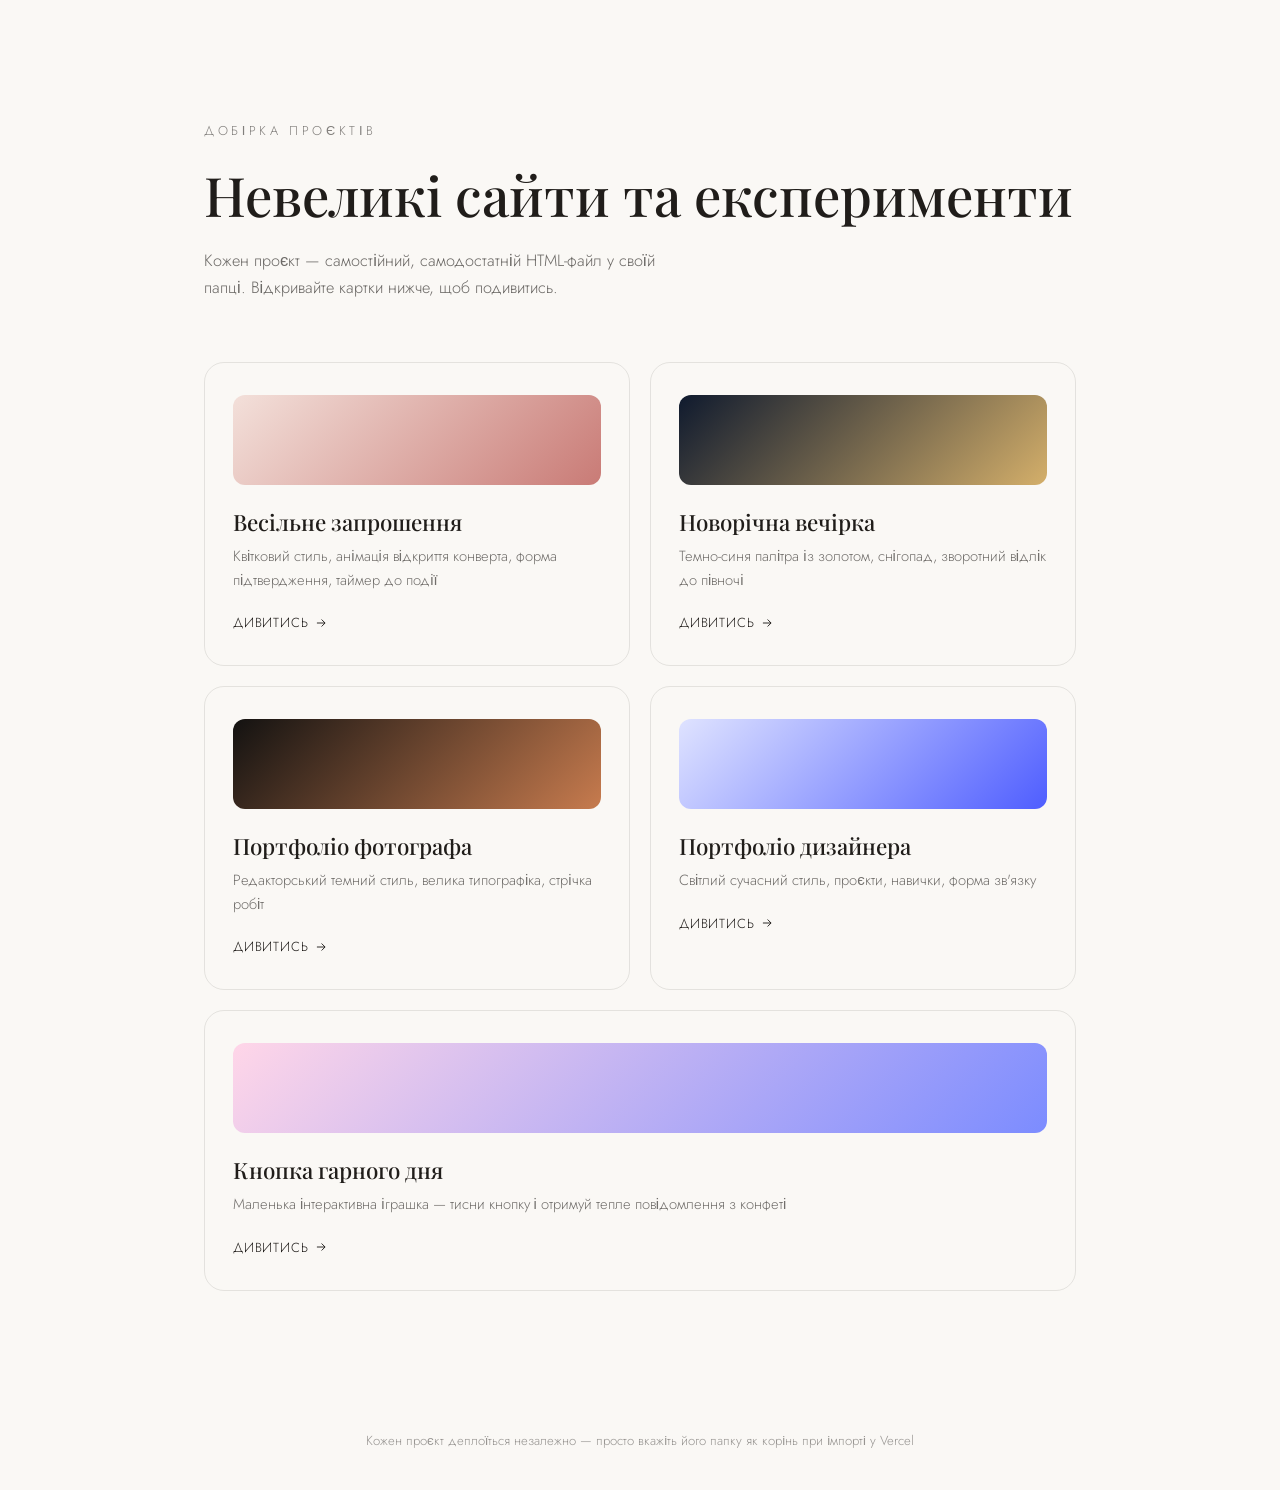
==== commit ed34a8ec: "Translate all pages to Ukrainian" ====
--- a/index.html
+++ b/index.html
@@ -1,10 +1,10 @@
 <!DOCTYPE html>
-<html lang="ru">
+<html lang="uk">
 <head>
 <meta charset="UTF-8">
 <meta name="viewport" content="width=device-width, initial-scale=1.0">
-<title>Портфолио проектов</title>
-<meta name="description" content="Подборка небольших проектов">
+<title>Портфоліо проєктів</title>
+<meta name="description" content="Добірка невеликих проєктів">
 <link rel="preconnect" href="https://fonts.googleapis.com">
 <link rel="preconnect" href="https://fonts.gstatic.com" crossorigin>
 <link href="https://fonts.googleapis.com/css2?family=Playfair+Display:ital,wght@0,500;1,500&family=Jost:wght@300;400;500&display=swap" rel="stylesheet">
@@ -59,48 +59,48 @@
 <body>
 <main>
   <header>
-    <p class="eyebrow">Подборка проектов</p>
-    <h1>Небольшие сайты и эксперименты</h1>
-    <p>Каждый проект — самостоятельный, самодостаточный HTML-файл в своей папке. Открывайте карточки ниже, чтобы посмотреть.</p>
+    <p class="eyebrow">Добірка проєктів</p>
+    <h1>Невеликі сайти та експерименти</h1>
+    <p>Кожен проєкт — самостійний, самодостатній HTML-файл у своїй папці. Відкривайте картки нижче, щоб подивитись.</p>
   </header>
 
   <div class="grid">
     <a class="card card--wedding" href="wedding-invitation/">
       <div class="card__thumb"></div>
-      <h2>Свадебное приглашение</h2>
-      <p>Цветочный стиль, анимация открытия конверта, RSVP-форма, таймер до события</p>
-      <span class="card__link">Смотреть <svg width="14" height="14" viewBox="0 0 24 24"><path d="M5 12h14M13 6l6 6-6 6" fill="none" stroke="currentColor" stroke-width="1.6"/></svg></span>
+      <h2>Весільне запрошення</h2>
+      <p>Квітковий стиль, анімація відкриття конверта, форма підтвердження, таймер до події</p>
+      <span class="card__link">Дивитись <svg width="14" height="14" viewBox="0 0 24 24"><path d="M5 12h14M13 6l6 6-6 6" fill="none" stroke="currentColor" stroke-width="1.6"/></svg></span>
     </a>
 
     <a class="card card--holiday" href="holiday-invitation/">
       <div class="card__thumb"></div>
-      <h2>Новогодняя вечеринка</h2>
-      <p>Тёмно-синяя палитра с золотом, снегопад, обратный отсчёт до полуночи</p>
-      <span class="card__link">Смотреть <svg width="14" height="14" viewBox="0 0 24 24"><path d="M5 12h14M13 6l6 6-6 6" fill="none" stroke="currentColor" stroke-width="1.6"/></svg></span>
+      <h2>Новорічна вечірка</h2>
+      <p>Темно-синя палітра із золотом, снігопад, зворотний відлік до півночі</p>
+      <span class="card__link">Дивитись <svg width="14" height="14" viewBox="0 0 24 24"><path d="M5 12h14M13 6l6 6-6 6" fill="none" stroke="currentColor" stroke-width="1.6"/></svg></span>
     </a>
 
     <a class="card card--photo" href="photographer-portfolio/">
       <div class="card__thumb"></div>
-      <h2>Портфолио фотографа</h2>
-      <p>Редакторский тёмный стиль, крупная типографика, лента работ</p>
-      <span class="card__link">Смотреть <svg width="14" height="14" viewBox="0 0 24 24"><path d="M5 12h14M13 6l6 6-6 6" fill="none" stroke="currentColor" stroke-width="1.6"/></svg></span>
+      <h2>Портфоліо фотографа</h2>
+      <p>Редакторський темний стиль, велика типографіка, стрічка робіт</p>
+      <span class="card__link">Дивитись <svg width="14" height="14" viewBox="0 0 24 24"><path d="M5 12h14M13 6l6 6-6 6" fill="none" stroke="currentColor" stroke-width="1.6"/></svg></span>
     </a>
 
     <a class="card card--portfolio" href="portfolio/">
       <div class="card__thumb"></div>
-      <h2>Портфолио дизайнера</h2>
-      <p>Светлый современный стиль, проекты, навыки, форма связи</p>
-      <span class="card__link">Смотреть <svg width="14" height="14" viewBox="0 0 24 24"><path d="M5 12h14M13 6l6 6-6 6" fill="none" stroke="currentColor" stroke-width="1.6"/></svg></span>
+      <h2>Портфоліо дизайнера</h2>
+      <p>Світлий сучасний стиль, проєкти, навички, форма зв'язку</p>
+      <span class="card__link">Дивитись <svg width="14" height="14" viewBox="0 0 24 24"><path d="M5 12h14M13 6l6 6-6 6" fill="none" stroke="currentColor" stroke-width="1.6"/></svg></span>
     </a>
 
     <a class="card card--fun card--full" href="fun/">
       <div class="card__thumb"></div>
-      <h2>Кнопка хорошего дня</h2>
-      <p>Маленькая интерактивная игрушка — жми кнопку и получай тёплое сообщение с конфетти</p>
-      <span class="card__link">Смотреть <svg width="14" height="14" viewBox="0 0 24 24"><path d="M5 12h14M13 6l6 6-6 6" fill="none" stroke="currentColor" stroke-width="1.6"/></svg></span>
+      <h2>Кнопка гарного дня</h2>
+      <p>Маленька інтерактивна іграшка — тисни кнопку і отримуй тепле повідомлення з конфеті</p>
+      <span class="card__link">Дивитись <svg width="14" height="14" viewBox="0 0 24 24"><path d="M5 12h14M13 6l6 6-6 6" fill="none" stroke="currentColor" stroke-width="1.6"/></svg></span>
     </a>
   </div>
 </main>
-<footer>Каждый проект деплоится независимо — просто укажите его папку как корень при импорте в Vercel</footer>
+<footer>Кожен проєкт деплоїться незалежно — просто вкажіть його папку як корінь при імпорті у Vercel</footer>
 </body>
 </html>
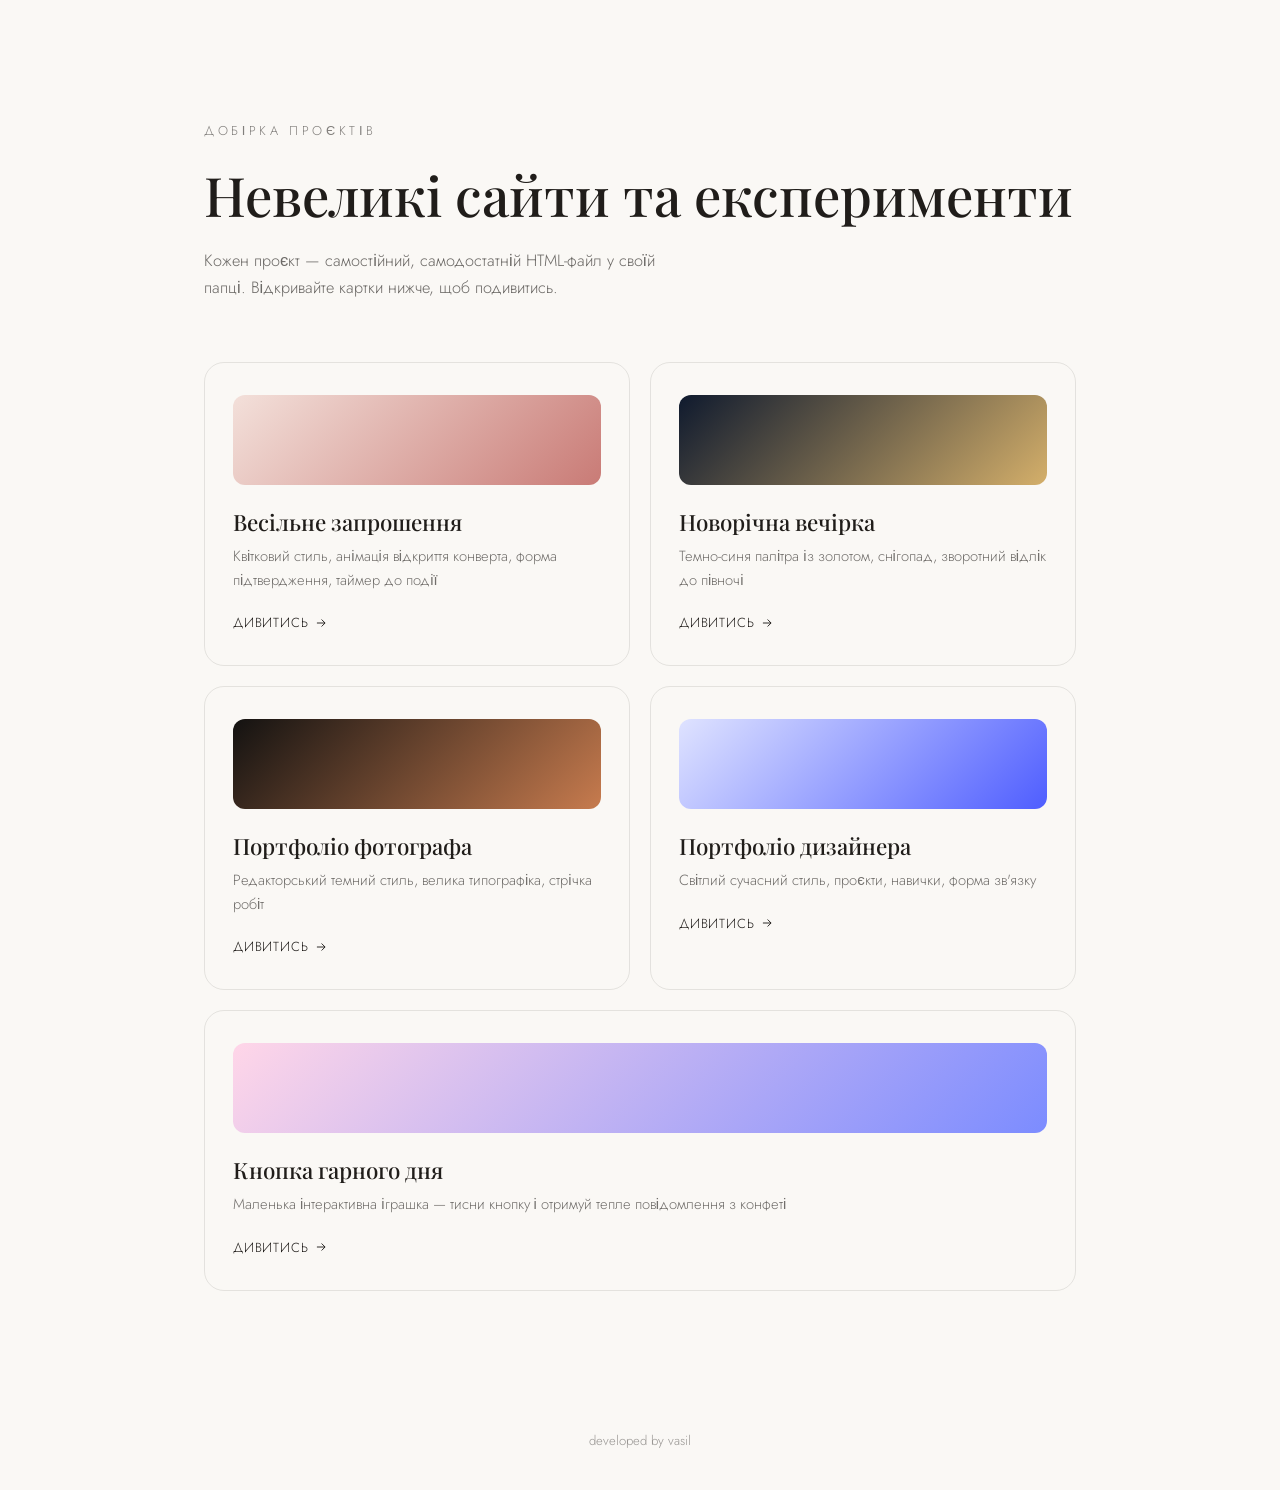
==== commit 0e02c28e: "Replace hub footer note with credit" ====
--- a/index.html
+++ b/index.html
@@ -101,6 +101,6 @@
     </a>
   </div>
 </main>
-<footer>Кожен проєкт деплоїться незалежно — просто вкажіть його папку як корінь при імпорті у Vercel</footer>
+<footer>developed by vasil</footer>
 </body>
 </html>
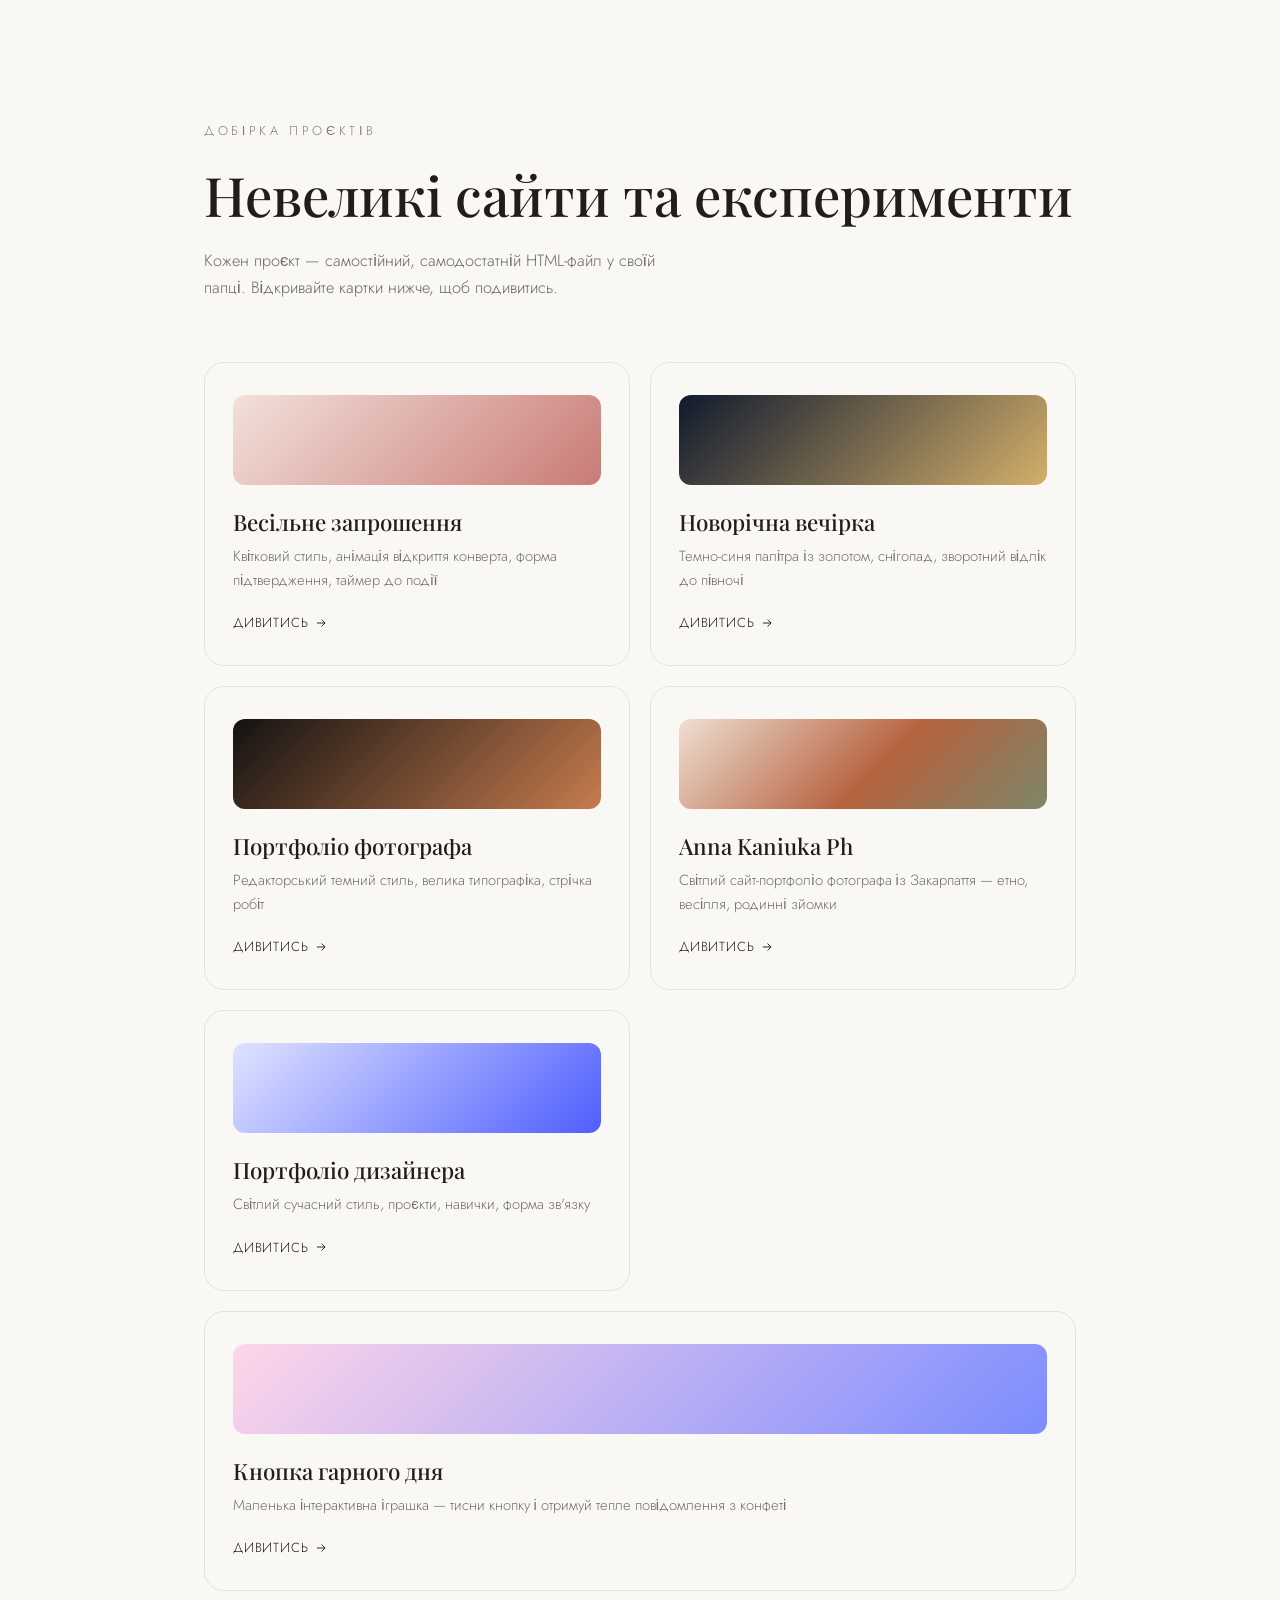
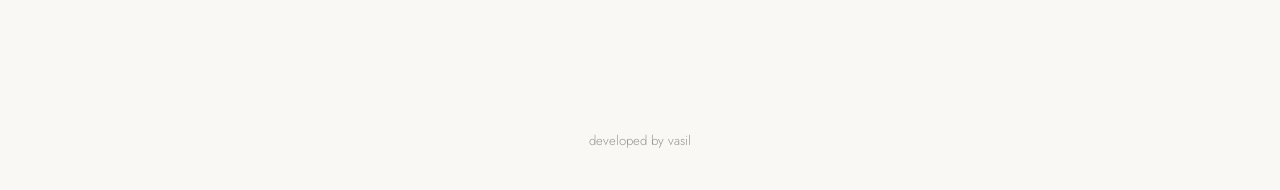
==== commit 931ca6c4: "Add light-toned portfolio site for photographer Anna Kaniuka Single-page site in Ukrainian based on " ====
--- a/index.html
+++ b/index.html
@@ -43,6 +43,7 @@
 .card--wedding .card__thumb { background: linear-gradient(135deg,#f3e0da,#c97b76); }
 .card--holiday .card__thumb { background: linear-gradient(135deg,#0f1a2e,#d4af6a); }
 .card--photo .card__thumb { background: linear-gradient(135deg,#131211,#c77b4e); }
+.card--anna .card__thumb { background: linear-gradient(135deg,#f0ded2,#b5623f 55%,#7c8768); }
 .card--portfolio .card__thumb { background: linear-gradient(135deg,#dfe3ff,#4f5eff); }
 .card--fun .card__thumb { background: linear-gradient(135deg,#ffd6e8,#7c8cff); }
 .card h2 { font-family: var(--font-serif); font-weight: 500; font-size: 1.4rem; margin-bottom: 8px; }
@@ -86,6 +87,13 @@
       <span class="card__link">Дивитись <svg width="14" height="14" viewBox="0 0 24 24"><path d="M5 12h14M13 6l6 6-6 6" fill="none" stroke="currentColor" stroke-width="1.6"/></svg></span>
     </a>
 
+    <a class="card card--anna" href="anna-kaniuka-portfolio/">
+      <div class="card__thumb"></div>
+      <h2>Anna Kaniuka Ph</h2>
+      <p>Світлий сайт-портфоліо фотографа із Закарпаття — етно, весілля, родинні зйомки</p>
+      <span class="card__link">Дивитись <svg width="14" height="14" viewBox="0 0 24 24"><path d="M5 12h14M13 6l6 6-6 6" fill="none" stroke="currentColor" stroke-width="1.6"/></svg></span>
+    </a>
+
     <a class="card card--portfolio" href="portfolio/">
       <div class="card__thumb"></div>
       <h2>Портфоліо дизайнера</h2>
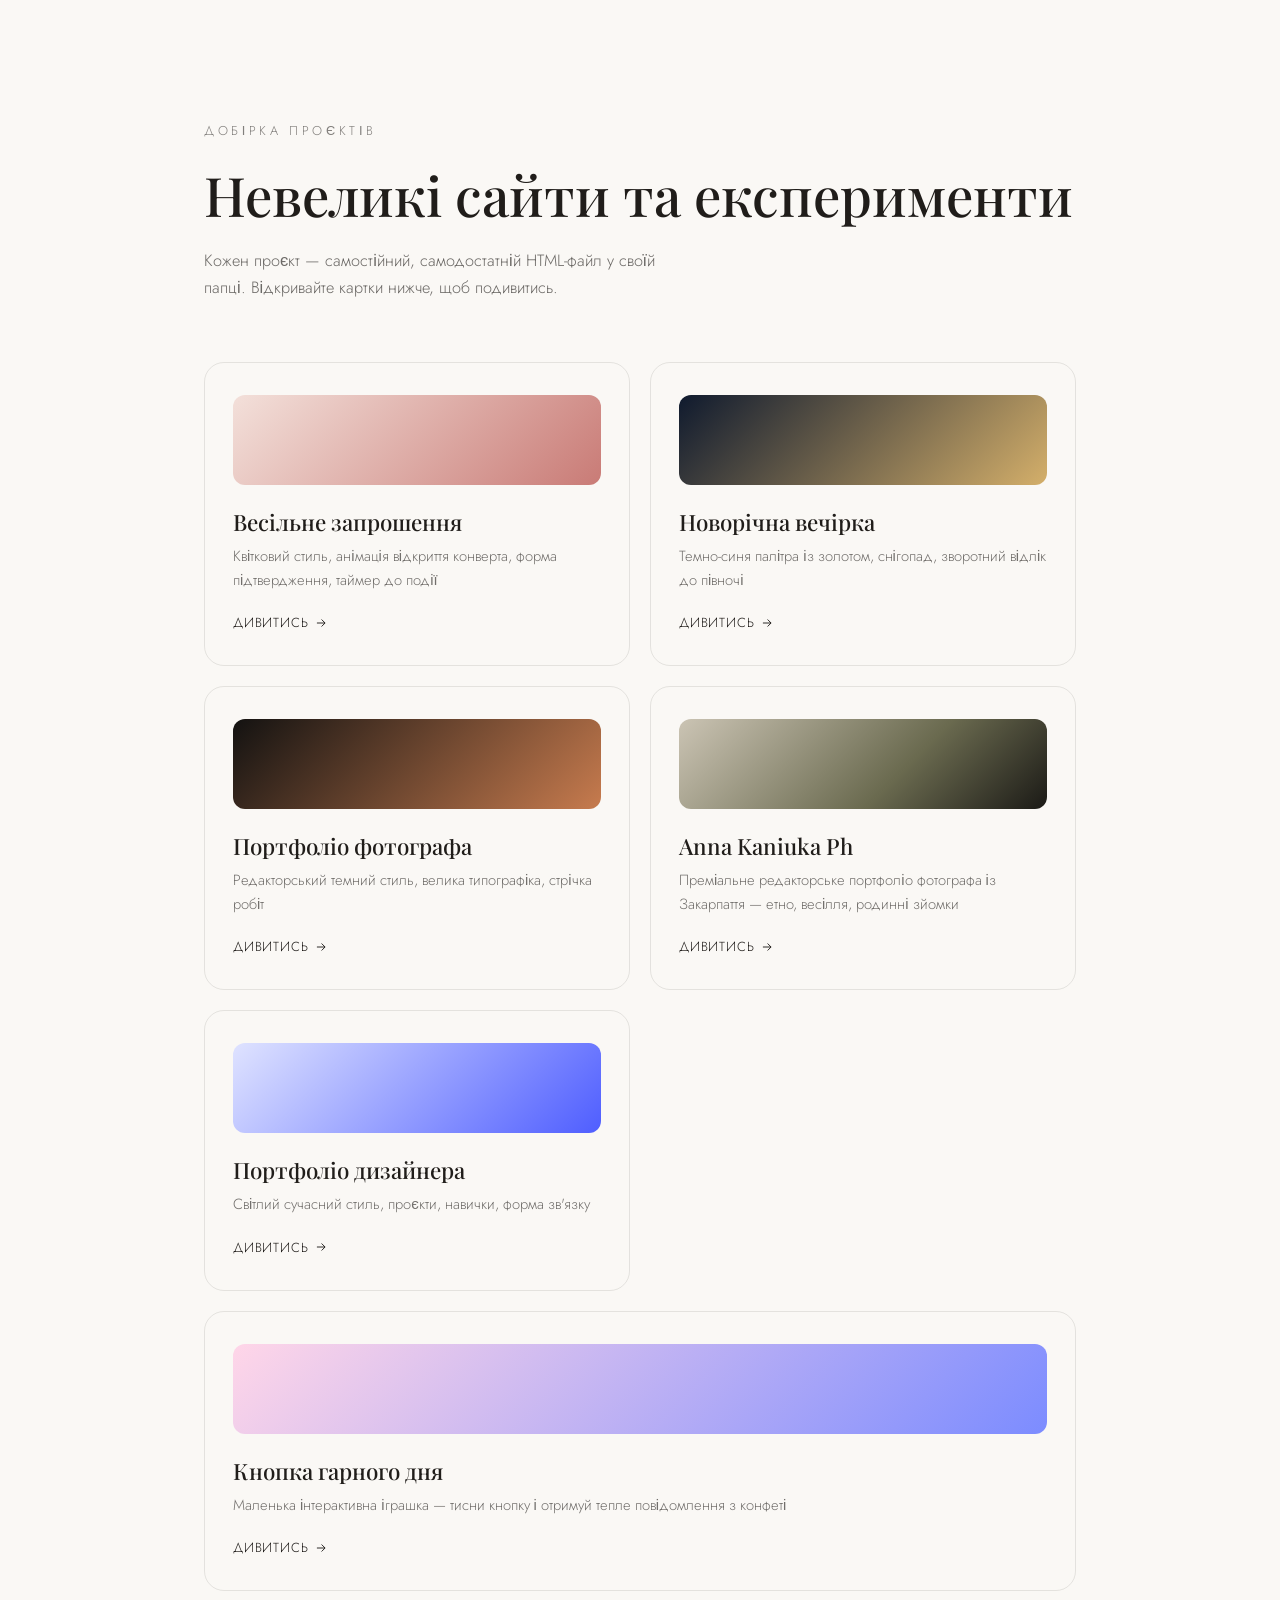
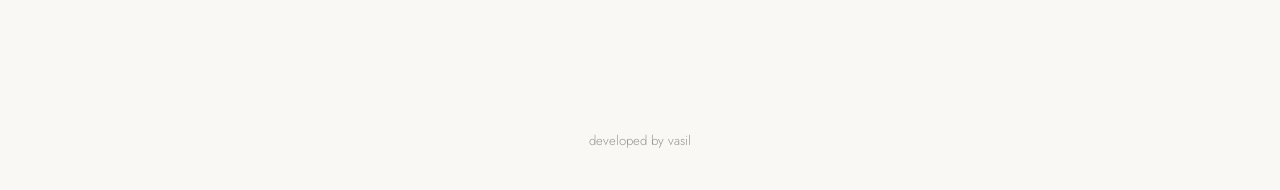
==== commit c3356721: "Redesign Anna Kaniuka portfolio with premium editorial look Replace the warm terracotta palette with" ====
--- a/index.html
+++ b/index.html
@@ -43,7 +43,7 @@
 .card--wedding .card__thumb { background: linear-gradient(135deg,#f3e0da,#c97b76); }
 .card--holiday .card__thumb { background: linear-gradient(135deg,#0f1a2e,#d4af6a); }
 .card--photo .card__thumb { background: linear-gradient(135deg,#131211,#c77b4e); }
-.card--anna .card__thumb { background: linear-gradient(135deg,#f0ded2,#b5623f 55%,#7c8768); }
+.card--anna .card__thumb { background: linear-gradient(135deg,#cbc4b4,#6a6a4f 60%,#1b1a16); }
 .card--portfolio .card__thumb { background: linear-gradient(135deg,#dfe3ff,#4f5eff); }
 .card--fun .card__thumb { background: linear-gradient(135deg,#ffd6e8,#7c8cff); }
 .card h2 { font-family: var(--font-serif); font-weight: 500; font-size: 1.4rem; margin-bottom: 8px; }
@@ -90,7 +90,7 @@
     <a class="card card--anna" href="anna-kaniuka-portfolio/">
       <div class="card__thumb"></div>
       <h2>Anna Kaniuka Ph</h2>
-      <p>Світлий сайт-портфоліо фотографа із Закарпаття — етно, весілля, родинні зйомки</p>
+      <p>Преміальне редакторське портфоліо фотографа із Закарпаття — етно, весілля, родинні зйомки</p>
       <span class="card__link">Дивитись <svg width="14" height="14" viewBox="0 0 24 24"><path d="M5 12h14M13 6l6 6-6 6" fill="none" stroke="currentColor" stroke-width="1.6"/></svg></span>
     </a>
 
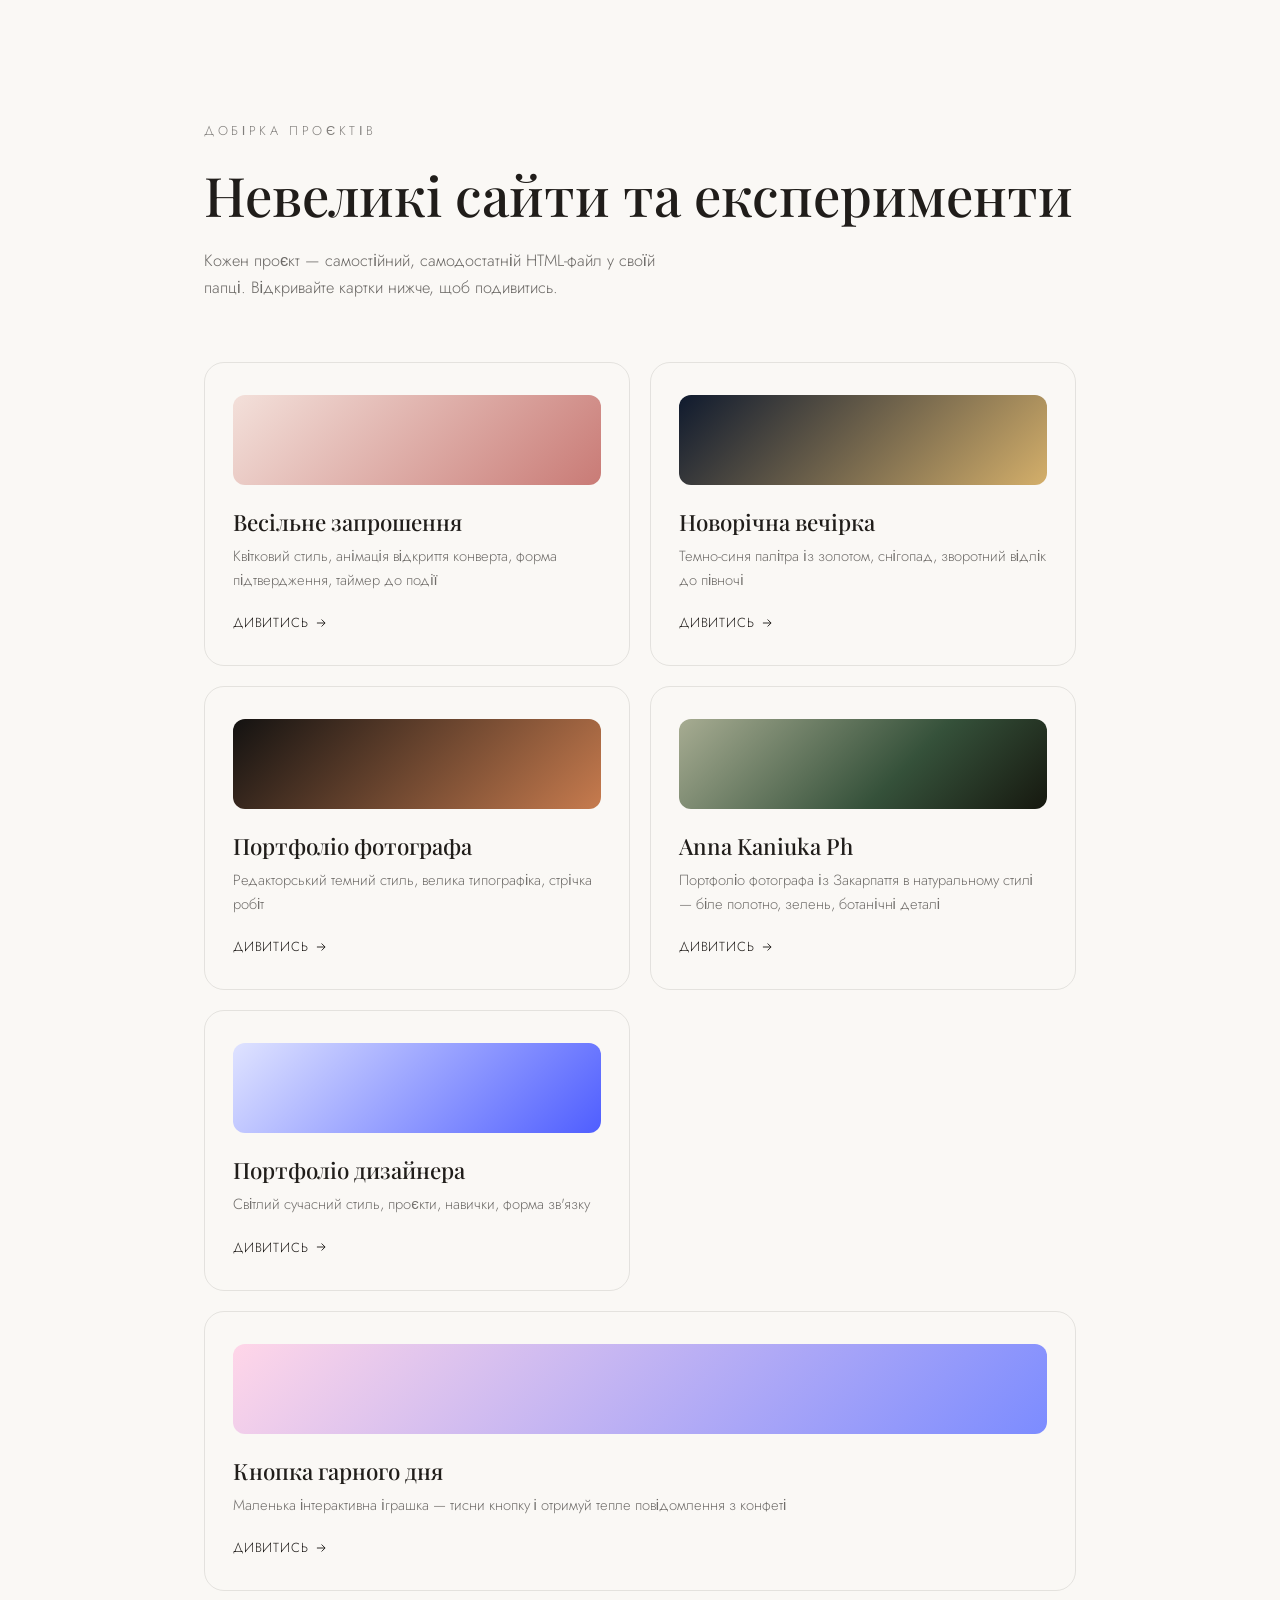
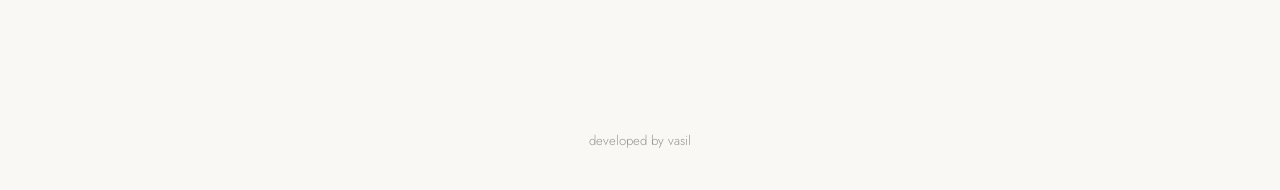
==== commit 89a21163: "Redesign Anna Kaniuka portfolio in a natural white/green style Switch to a clean white (bone) canvas" ====
--- a/index.html
+++ b/index.html
@@ -43,7 +43,7 @@
 .card--wedding .card__thumb { background: linear-gradient(135deg,#f3e0da,#c97b76); }
 .card--holiday .card__thumb { background: linear-gradient(135deg,#0f1a2e,#d4af6a); }
 .card--photo .card__thumb { background: linear-gradient(135deg,#131211,#c77b4e); }
-.card--anna .card__thumb { background: linear-gradient(135deg,#cbc4b4,#6a6a4f 60%,#1b1a16); }
+.card--anna .card__thumb { background: linear-gradient(135deg,#a7ac92,#35513a 60%,#16180f); }
 .card--portfolio .card__thumb { background: linear-gradient(135deg,#dfe3ff,#4f5eff); }
 .card--fun .card__thumb { background: linear-gradient(135deg,#ffd6e8,#7c8cff); }
 .card h2 { font-family: var(--font-serif); font-weight: 500; font-size: 1.4rem; margin-bottom: 8px; }
@@ -90,7 +90,7 @@
     <a class="card card--anna" href="anna-kaniuka-portfolio/">
       <div class="card__thumb"></div>
       <h2>Anna Kaniuka Ph</h2>
-      <p>Преміальне редакторське портфоліо фотографа із Закарпаття — етно, весілля, родинні зйомки</p>
+      <p>Портфоліо фотографа із Закарпаття в натуральному стилі — біле полотно, зелень, ботанічні деталі</p>
       <span class="card__link">Дивитись <svg width="14" height="14" viewBox="0 0 24 24"><path d="M5 12h14M13 6l6 6-6 6" fill="none" stroke="currentColor" stroke-width="1.6"/></svg></span>
     </a>
 
